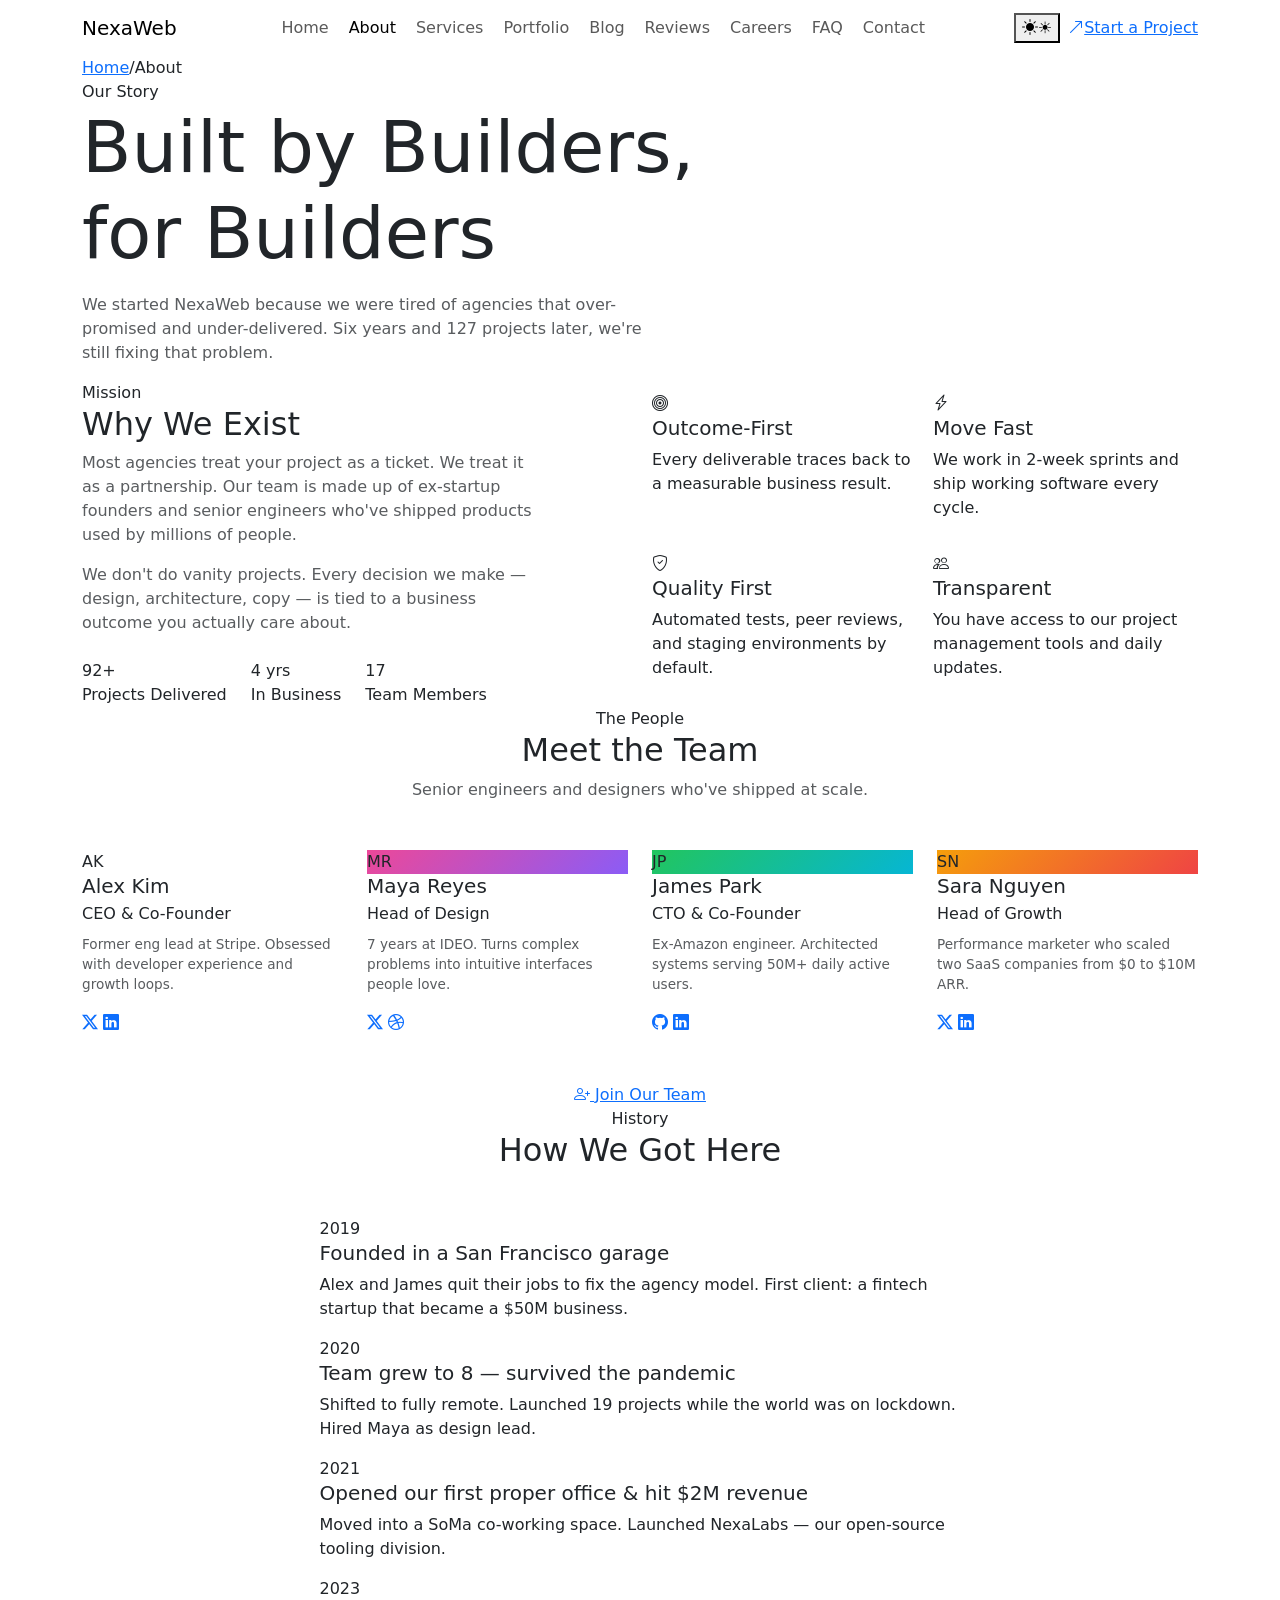
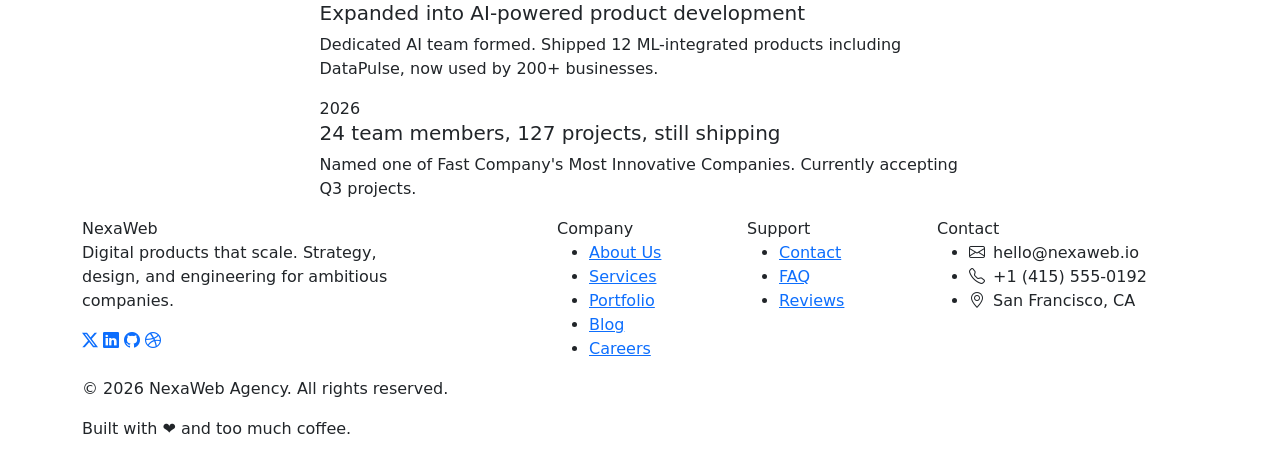
==== about.html @ de296ea8 "June 20 - Add section comments to about page" ====
<!DOCTYPE html>
<html lang="en" data-theme="dark">
<head>
  <meta charset="UTF-8" />
  <meta name="viewport" content="width=device-width, initial-scale=1.0" />
  <meta name="description" content="The story, team, and values behind NexaWeb Agency." />
  <title>About — NexaWeb Agency</title>
  <link rel="icon" href="data:image/svg+xml,<svg xmlns='http://www.w3.org/2000/svg' viewBox='0 0 100 100'><text y='.9em' font-size='90'>⚡</text></svg>" />
  <link href="https://cdn.jsdelivr.net/npm/bootstrap@5.3.3/dist/css/bootstrap.min.css" rel="stylesheet" />
  <link href="https://cdn.jsdelivr.net/npm/bootstrap-icons@1.11.3/font/bootstrap-icons.css" rel="stylesheet" />
  <link rel="stylesheet" href="css/style.css" />
  <link rel="stylesheet" href="css/about.css" />

  <!-- WHAT THIS PAGE DOES -->
   <!--
  PAGE: About (about.html)
  PURPOSE: Tells the story of NexaWeb Agency — who we are, our team and history
  
  SECTIONS:
  - Navbar: Same sticky navbar used across all pages for consistency
  - Page Header: Page title with breadcrumb navigation showing current location
  - Mission: Why the agency exists, core values shown as 4 cards
  - Team Cards: 4 team member cards with name, role, bio and social links
  - Timeline: Company history from 2019 to 2026 shown as a vertical timeline
  - Footer: Same footer used across all pages
  
  JAVASCRIPT USED:
  - animations.js: Stat counters animate when scrolled into view
  - animations.js: Team cards and timeline items reveal on scroll
  
  HOW TO CUSTOMISE:
  - Add a team member: Copy a .team-card div and change the initials, name, role and bio
  - Add a timeline event: Copy a .timeline-item div and change the year and description
-->
</head>
<body>

    <!--NAVBAR-->
 <nav class="nexa-navbar navbar navbar-expand-lg">
    <div class="container">
      <a class="navbar-brand" href="index.html">Nexa<span>Web</span></a>
      <div class="d-flex align-items-center gap-2 order-lg-last">
        <button id="themeToggle" aria-label="Toggle theme"><span id="themeIcon">☀️</span></button>
        <a href="contact.html" class="btn-nexa btn-nexa-primary d-none d-lg-inline-flex"><i class="bi bi-arrow-up-right"></i> Start a Project</a>
        <button class="navbar-toggler border-0" type="button" data-bs-toggle="collapse" data-bs-target="#navMenu" aria-label="Toggle navigation">
          <i class="bi bi-list fs-4" style="color:var(--clr-text)"></i>
        </button>
      </div>
      <div class="collapse navbar-collapse" id="navMenu">
        <ul class="navbar-nav mx-auto gap-1">
          <li class="nav-item"><a class="nav-link" href="index.html">Home</a></li>
          <li class="nav-item"><a class="nav-link active" href="about.html">About</a></li>
          <li class="nav-item"><a class="nav-link" href="services.html">Services</a></li>
          <li class="nav-item"><a class="nav-link" href="portfolio.html">Portfolio</a></li>
          <li class="nav-item"><a class="nav-link" href="blog.html">Blog</a></li>
          <li class="nav-item"><a class="nav-link" href="testimonials.html">Reviews</a></li>
          <li class="nav-item"><a class="nav-link" href="careers.html">Careers</a></li>
          <li class="nav-item"><a class="nav-link" href="faq.html">FAQ</a></li>
          <li class="nav-item"><a class="nav-link" href="contact.html">Contact</a></li>
        </ul>
      </div>
    </div>
  </nav>
  <!--page header-->
  <div class="page-header">
    <div class="container">
        <div class="breadcumb-nexa">
             <a href="index.html">Home</a><span>/</span><span class="current">About</span>
        </div>
        <span class="section-label">Our Story</span>
        <h1 class="display-2">Built by Builders,<br> for Builders</h1>
         <p class="text-muted mt-3" style="max-width:560px">We started NexaWeb because we were tired of agencies that over-promised and under-delivered. Six years and 127 projects later, we're still fixing that problem.</p>
    </div>
  </div>


  <!--MISSION-->
<section class="section-pad">
    <div class="container">
      <div class="row align-items-center gy-5">
        <div class="col-lg-5">
          <span class="section-label">Mission</span>
          <h2 class="section-title">Why We Exist</h2>
          <p class="text-muted mb-3">Most agencies treat your project as a ticket. We treat it as a partnership. Our team is made up of ex-startup founders and senior engineers who've shipped products used by millions of people.</p>
          <p class="text-muted mb-4">We don't do vanity projects. Every decision we make — design, architecture, copy — is tied to a business outcome you actually care about.</p>
          <div class="d-flex gap-4 flex-wrap">
            <div>
              <div class="stat-number" data-target="127" data-suffix="+">0</div>
              <div class="stat-label">Projects Delivered</div>
            </div>
            <div>
              <div class="stat-number" data-target="6" data-suffix=" yrs">0</div>
              <div class="stat-label">In Business</div>
            </div>
            <div>
              <div class="stat-number" data-target="24" data-suffix="">0</div>
              <div class="stat-label">Team Members</div>
            </div>
          </div>
        </div>
        <div class="col-lg-6 offset-lg-1">
          <div class="row g-3">
            <div class="col-6">
              <div class="nexa-card">
                <div class="icon-box"><i class="bi bi-bullseye"></i></div>
                <h5>Outcome-First</h5>
                <p>Every deliverable traces back to a measurable business result.</p>
              </div>
            </div>
            <div class="col-6">
              <div class="nexa-card">
                <div class="icon-box"><i class="bi bi-lightning-charge"></i></div>
                <h5>Move Fast</h5>
                <p>We work in 2-week sprints and ship working software every cycle.</p>
              </div>
            </div>
            <div class="col-6">
              <div class="nexa-card">
                <div class="icon-box"><i class="bi bi-shield-check"></i></div>
                <h5>Quality First</h5>
                <p>Automated tests, peer reviews, and staging environments by default.</p>
              </div>
            </div>
            <div class="col-6">
              <div class="nexa-card">
                <div class="icon-box"><i class="bi bi-people"></i></div>
                <h5>Transparent</h5>
                <p>You have access to our project management tools and daily updates.</p>
              </div>
            </div>
          </div>
        </div>
      </div>
    </div>
  </section>

  <!-- TEAM -->
  <section class="section-pad" style="background:var(--clr-surface);border-top:1px solid var(--clr-border);border-bottom:1px solid var(--clr-border)">
    <div class="container">
      <div class="text-center mb-5">
        <span class="section-label">The People</span>
        <h2 class="section-title">Meet the Team</h2>
        <p class="text-muted">Senior engineers and designers who've shipped at scale.</p>
      </div>
      <div class="row g-4" data-stagger>
        <div class="col-sm-6 col-lg-3 reveal">
          <div class="team-card">
            <div class="team-avatar">AK</div>
            <h5 class="mb-1">Alex Kim</h5>
            <div class="team-role mb-2">CEO &amp; Co-Founder</div>
            <p class="text-muted" style="font-size:0.85rem">Former eng lead at Stripe. Obsessed with developer experience and growth loops.</p>
            <div class="social-links">
              <a href="#" class="social-link"><i class="bi bi-twitter-x"></i></a>
              <a href="#" class="social-link"><i class="bi bi-linkedin"></i></a>
            </div>
          </div>
        </div>
        <div class="col-sm-6 col-lg-3 reveal">
          <div class="team-card">
            <div class="team-avatar" style="background:linear-gradient(135deg,#ec4899,#8b5cf6)">MR</div>
            <h5 class="mb-1">Maya Reyes</h5>
            <div class="team-role mb-2">Head of Design</div>
            <p class="text-muted" style="font-size:0.85rem">7 years at IDEO. Turns complex problems into intuitive interfaces people love.</p>
            <div class="social-links">
              <a href="#" class="social-link"><i class="bi bi-twitter-x"></i></a>
              <a href="#" class="social-link"><i class="bi bi-dribbble"></i></a>
            </div>
          </div>
        </div>
        <div class="col-sm-6 col-lg-3 reveal">
          <div class="team-card">
            <div class="team-avatar" style="background:linear-gradient(135deg,#22c55e,#06b6d4)">JP</div>
            <h5 class="mb-1">James Park</h5>
            <div class="team-role mb-2">CTO &amp; Co-Founder</div>
            <p class="text-muted" style="font-size:0.85rem">Ex-Amazon engineer. Architected systems serving 50M+ daily active users.</p>
            <div class="social-links">
              <a href="#" class="social-link"><i class="bi bi-github"></i></a>
              <a href="#" class="social-link"><i class="bi bi-linkedin"></i></a>
            </div>
          </div>
        </div>
        <div class="col-sm-6 col-lg-3 reveal">
          <div class="team-card">
            <div class="team-avatar" style="background:linear-gradient(135deg,#f59e0b,#ef4444)">SN</div>
            <h5 class="mb-1">Sara Nguyen</h5>
            <div class="team-role mb-2">Head of Growth</div>
            <p class="text-muted" style="font-size:0.85rem">Performance marketer who scaled two SaaS companies from $0 to $10M ARR.</p>
            <div class="social-links">
              <a href="#" class="social-link"><i class="bi bi-twitter-x"></i></a>
              <a href="#" class="social-link"><i class="bi bi-linkedin"></i></a>
            </div>
          </div>
        </div>
      </div>
      <div class="text-center mt-5">
        <a href="careers.html" class="btn-nexa btn-nexa-outline"><i class="bi bi-person-plus"></i> Join Our Team</a>
      </div>
    </div>
  </section>

  <!--TIMELINE-->

  <section class="section-pad" id="process">
     <div class="container">
      <div class="row justify-content-center">
        <div class="col-lg-7">
          <div class="text-center mb-5">
            <span class="section-label">History</span>
            <h2 class="section-title">How We Got Here</h2>
          </div>
          <div class="timeline">
            <div class="timeline-item reveal">
              <div class="timeline-year">2019</div>
              <h5>Founded in a San Francisco garage</h5>
              <p>Alex and James quit their jobs to fix the agency model. First client: a fintech startup that became a $50M business.</p>
            </div>
            <div class="timeline-item reveal">
              <div class="timeline-year">2020</div>
              <h5>Team grew to 8 — survived the pandemic</h5>
              <p>Shifted to fully remote. Launched 19 projects while the world was on lockdown. Hired Maya as design lead.</p>
            </div>
            <div class="timeline-item reveal">
              <div class="timeline-year">2021</div>
              <h5>Opened our first proper office &amp; hit $2M revenue</h5>
              <p>Moved into a SoMa co-working space. Launched NexaLabs — our open-source tooling division.</p>
            </div>
            <div class="timeline-item reveal">
              <div class="timeline-year">2023</div>
              <h5>Expanded into AI-powered product development</h5>
              <p>Dedicated AI team formed. Shipped 12 ML-integrated products including DataPulse, now used by 200+ businesses.</p>
            </div>
            <div class="timeline-item reveal">
              <div class="timeline-year">2026</div>
              <h5>24 team members, 127 projects, still shipping</h5>
              <p>Named one of Fast Company's Most Innovative Companies. Currently accepting Q3 projects.</p>
            </div>
          </div>
        </div>
      </div>
    </div>
  </section>

    <!-- FOOTER -->
  <footer class="nexa-footer">
    <div class="container">
      <div class="row gy-4">
        <div class="col-lg-4">
          <div class="footer-brand">Nexa<span>Web</span></div>
          <p class="footer-desc">Digital products that scale. Strategy, design, and engineering for ambitious companies.</p>
          <div class="social-links mt-3" style="justify-content:flex-start">
            <a href="#" class="social-link"><i class="bi bi-twitter-x"></i></a>
            <a href="#" class="social-link"><i class="bi bi-linkedin"></i></a>
            <a href="#" class="social-link"><i class="bi bi-github"></i></a>
            <a href="#" class="social-link"><i class="bi bi-dribbble"></i></a>
          </div>
        </div>
        <div class="col-sm-6 col-lg-2 offset-lg-1">
          <div class="footer-heading">Company</div>
          <ul class="footer-links">
            <li><a href="about.html">About Us</a></li>
            <li><a href="services.html">Services</a></li>
            <li><a href="portfolio.html">Portfolio</a></li>
            <li><a href="blog.html">Blog</a></li>
            <li><a href="careers.html">Careers</a></li>
          </ul>
        </div>
        <div class="col-sm-6 col-lg-2">
          <div class="footer-heading">Support</div>
          <ul class="footer-links">
            <li><a href="contact.html">Contact</a></li>
            <li><a href="faq.html">FAQ</a></li>
            <li><a href="testimonials.html">Reviews</a></li>
          </ul>
        </div>
        <div class="col-lg-3">
          <div class="footer-heading">Contact</div>
          <ul class="footer-links">
            <li><i class="bi bi-envelope me-2" style="color:var(--clr-accent)"></i>hello@nexaweb.io</li>
            <li><i class="bi bi-telephone me-2" style="color:var(--clr-accent)"></i>+1 (415) 555-0192</li>
            <li><i class="bi bi-geo-alt me-2" style="color:var(--clr-accent)"></i>San Francisco, CA</li>
          </ul>
        </div>
      </div>
      <div class="footer-bottom">
        <p>© 2026 NexaWeb Agency. All rights reserved.</p>
        <p>Built with ❤️ and too much coffee.</p>
      </div>
    </div>
  </footer>

  <script src="https://cdn.jsdelivr.net/npm/bootstrap@5.3.3/dist/js/bootstrap.bundle.min.js"></script>
  <script src="js/loader.js"></script>
  <script src="js/theme.js"></script>
  <script src="js/navbar.js"></script>
  <script src="js/animations.js"></script>
  <script src="js/filter.js"></script>
  <script src="js/search.js"></script>
  <script src="js/contact.js"></script>
</body>
</html>
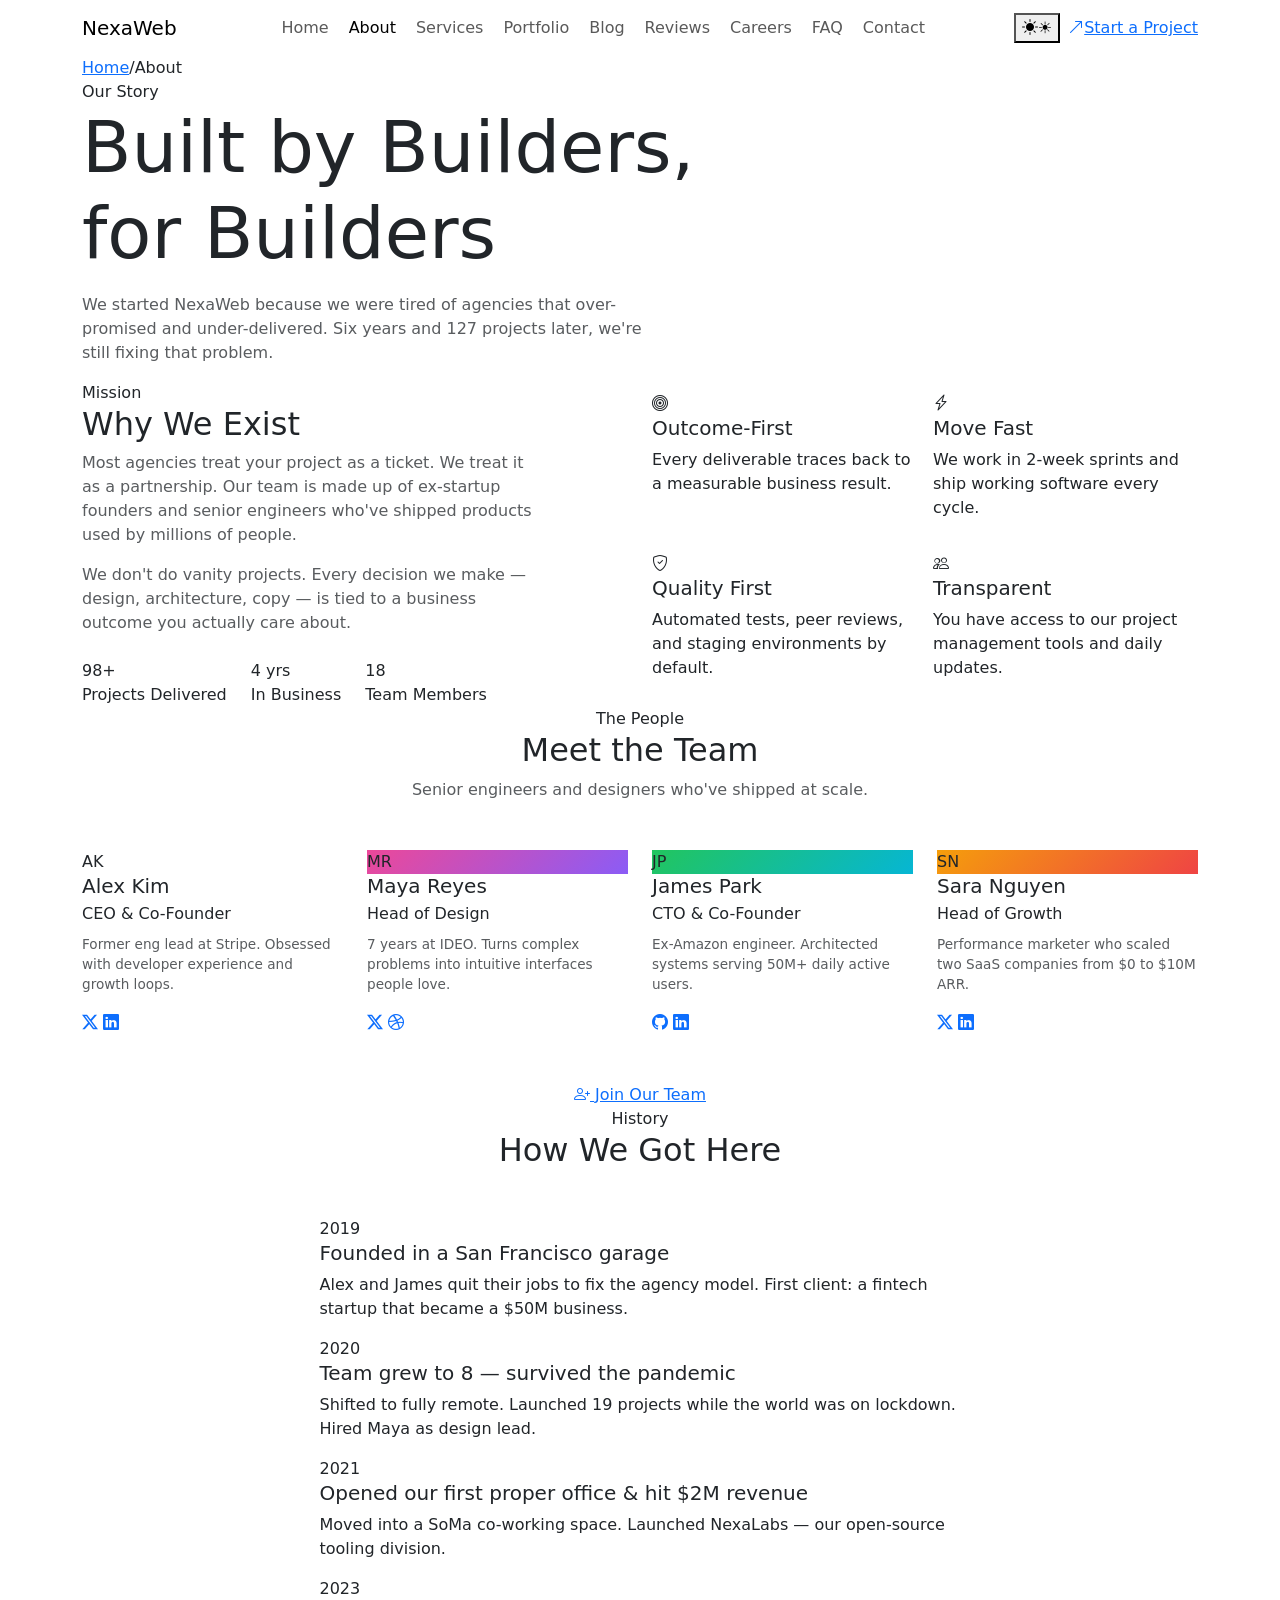
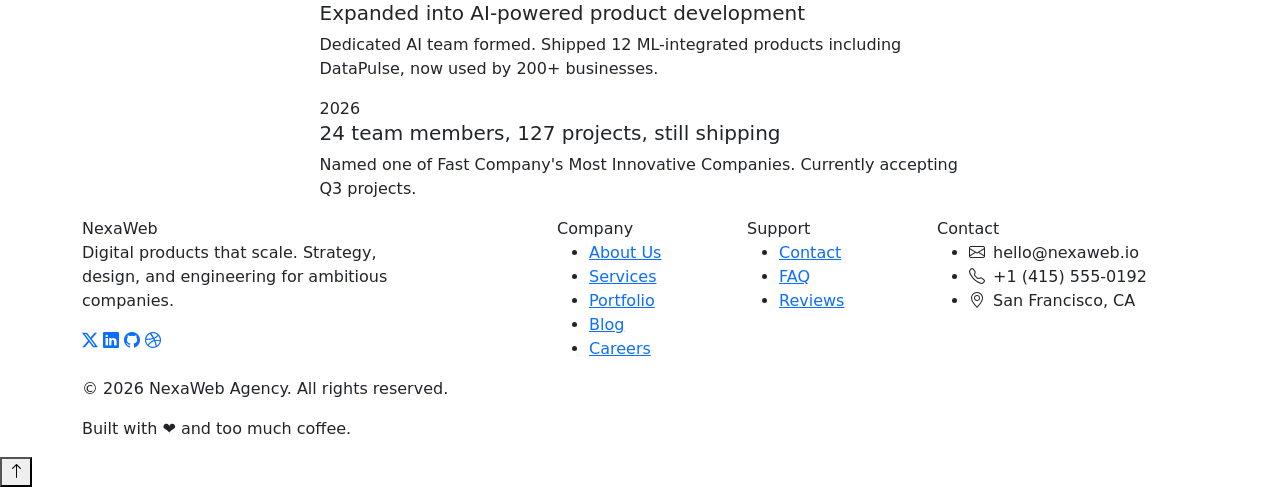
==== commit dcf5fc23: "June 22 - Added a  back to top button with smooth scroll" ====
--- a/about.html
+++ b/about.html
@@ -296,5 +296,11 @@
   <script src="js/filter.js"></script>
   <script src="js/search.js"></script>
   <script src="js/contact.js"></script>
+
+  <!-- BACK TO TOP BUTTON — Appears when user scrolls down -->
+<button id="backToTop" aria-label="Back to top">
+  <i class="bi bi-arrow-up"></i>
+</button>
+
 </body>
 </html>
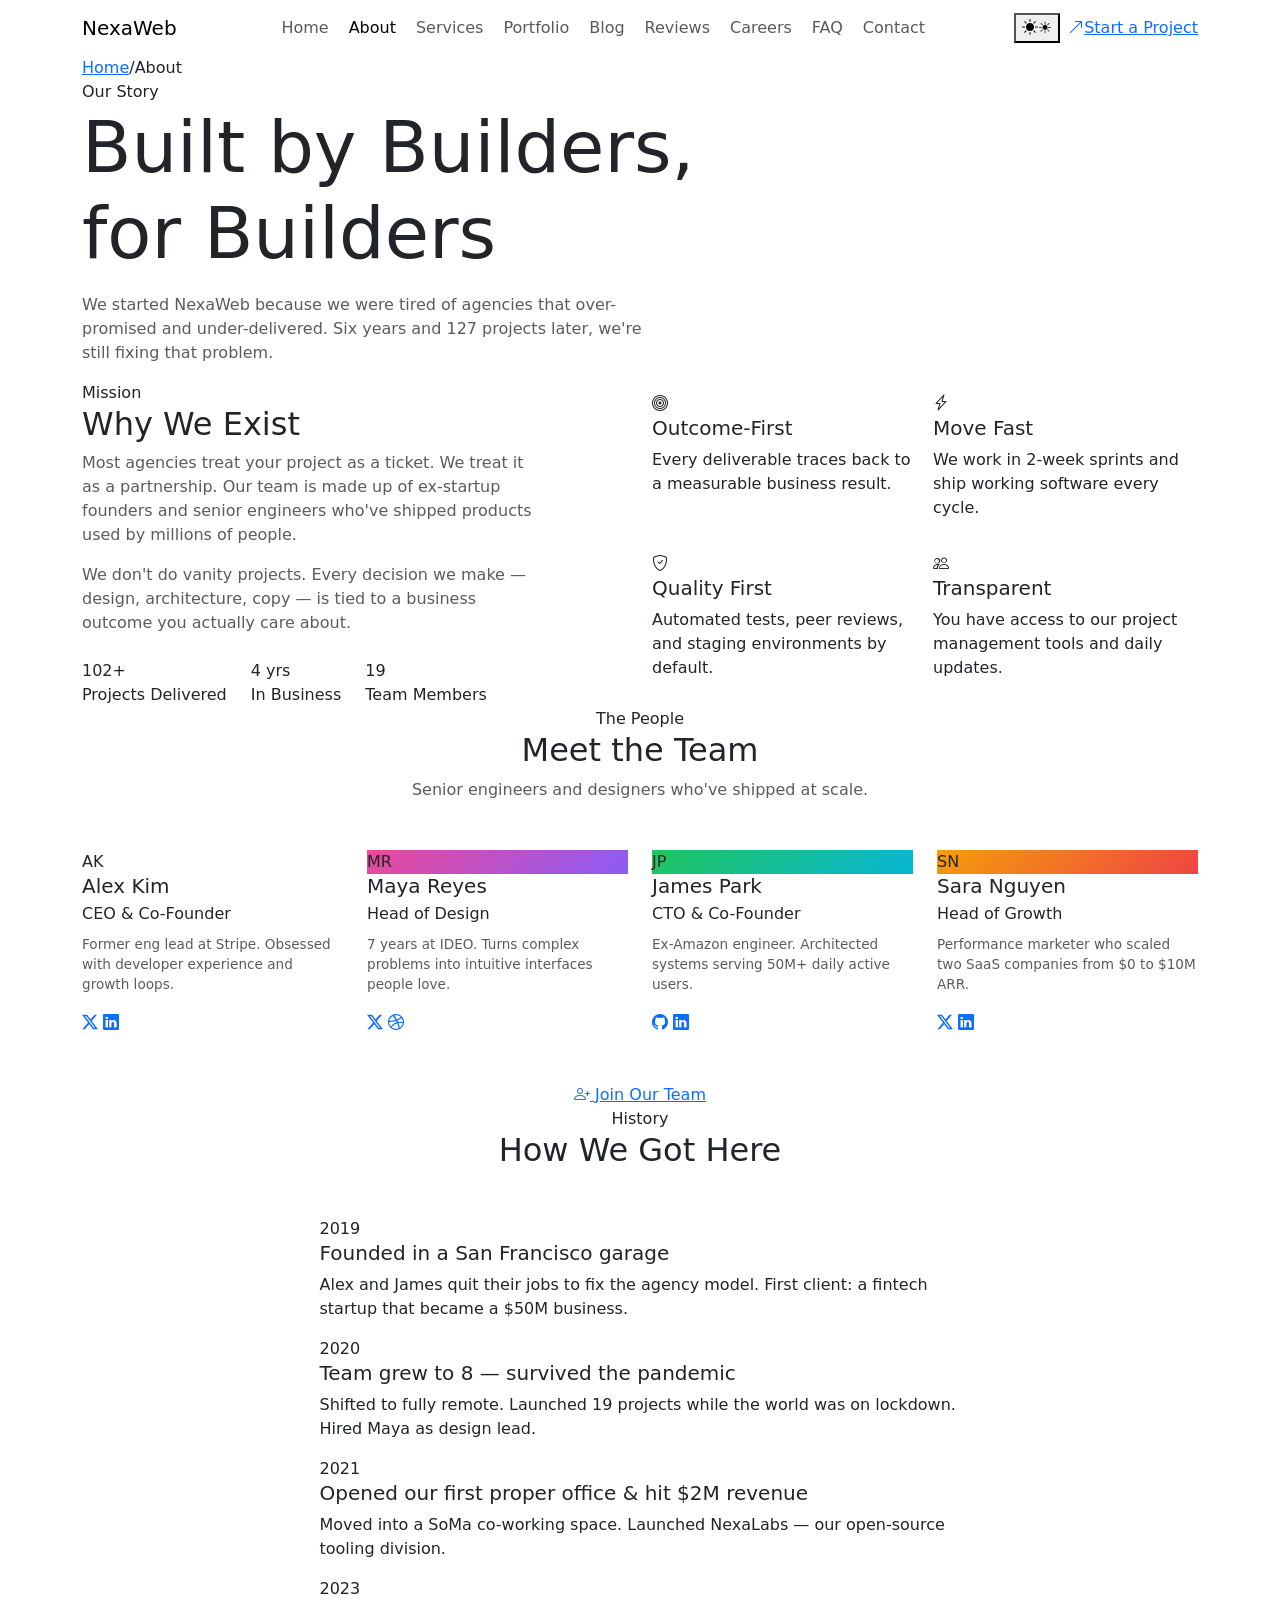
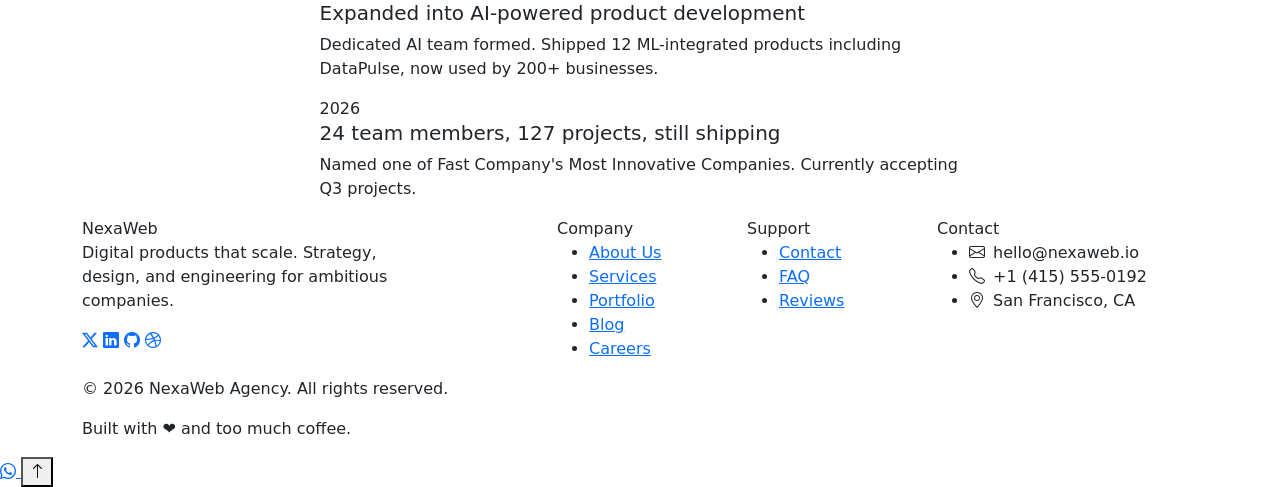
==== commit c3505a10: "June 22 - Add WhatsApp contact button to all pages" ====
--- a/about.html
+++ b/about.html
@@ -297,6 +297,12 @@
   <script src="js/search.js"></script>
   <script src="js/contact.js"></script>
 
+    <!-- Adding a whatspapp button -->
+   <a href="https://wa.me/254113114342" target="_blank" id="whatsappBtn" aria-label="Chat on WhatsApp">
+    <i class="bi bi-whatsapp"></i>
+   </a>
+
+   
   <!-- BACK TO TOP BUTTON — Appears when user scrolls down -->
 <button id="backToTop" aria-label="Back to top">
   <i class="bi bi-arrow-up"></i>
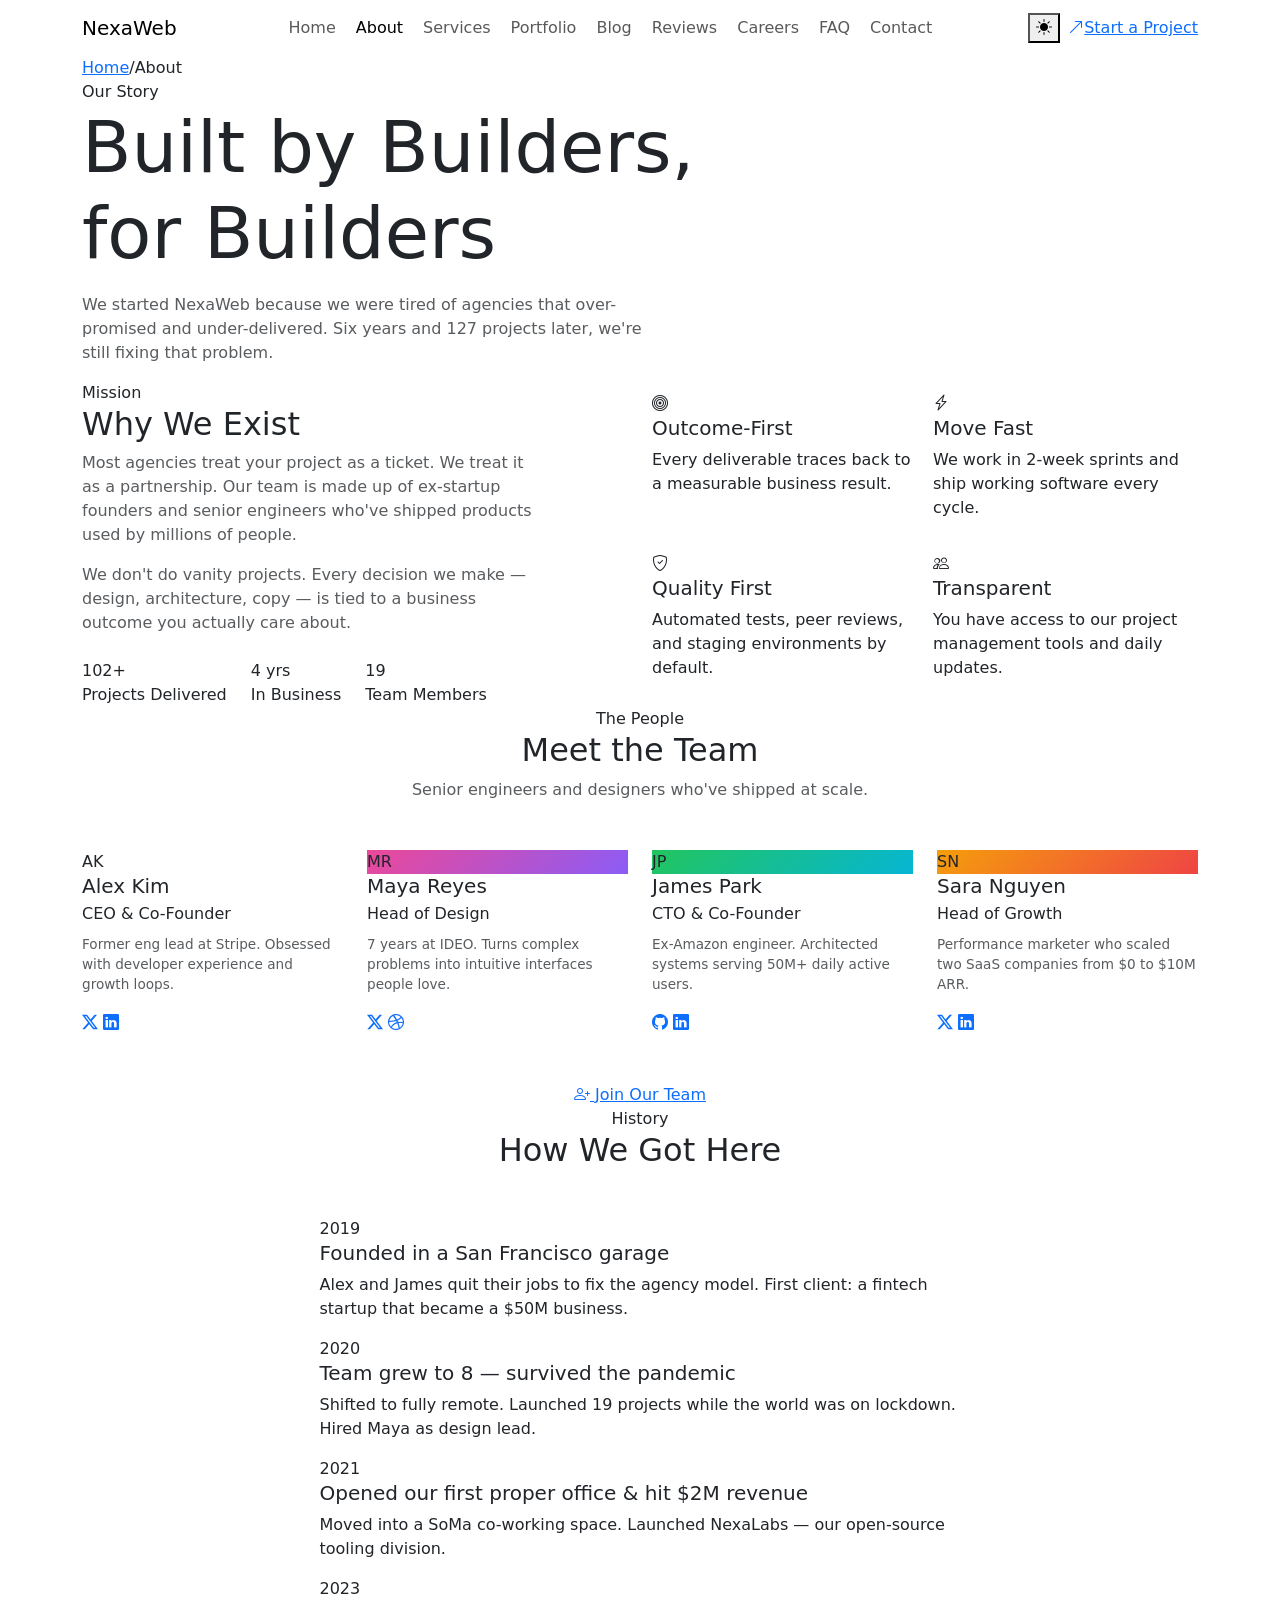
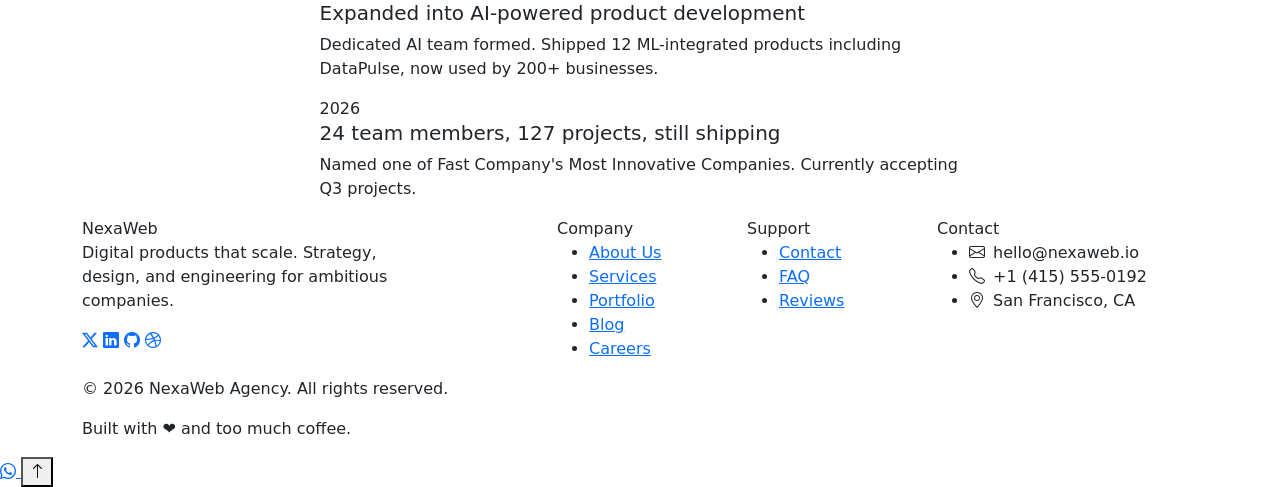
==== commit 5c21b6f7: "June 23 - Added Bootstrap tooltips to navbar on all pages" ====
--- a/about.html
+++ b/about.html
@@ -37,30 +37,75 @@
 
     <!--NAVBAR-->
  <nav class="nexa-navbar navbar navbar-expand-lg">
-    <div class="container">
-      <a class="navbar-brand" href="index.html">Nexa<span>Web</span></a>
-      <div class="d-flex align-items-center gap-2 order-lg-last">
-        <button id="themeToggle" aria-label="Toggle theme"><span id="themeIcon">☀️</span></button>
-        <a href="contact.html" class="btn-nexa btn-nexa-primary d-none d-lg-inline-flex"><i class="bi bi-arrow-up-right"></i> Start a Project</a>
-        <button class="navbar-toggler border-0" type="button" data-bs-toggle="collapse" data-bs-target="#navMenu" aria-label="Toggle navigation">
-          <i class="bi bi-list fs-4" style="color:var(--clr-text)"></i>
-        </button>
-      </div>
-      <div class="collapse navbar-collapse" id="navMenu">
-        <ul class="navbar-nav mx-auto gap-1">
-          <li class="nav-item"><a class="nav-link" href="index.html">Home</a></li>
-          <li class="nav-item"><a class="nav-link active" href="about.html">About</a></li>
-          <li class="nav-item"><a class="nav-link" href="services.html">Services</a></li>
-          <li class="nav-item"><a class="nav-link" href="portfolio.html">Portfolio</a></li>
-          <li class="nav-item"><a class="nav-link" href="blog.html">Blog</a></li>
-          <li class="nav-item"><a class="nav-link" href="testimonials.html">Reviews</a></li>
-          <li class="nav-item"><a class="nav-link" href="careers.html">Careers</a></li>
-          <li class="nav-item"><a class="nav-link" href="faq.html">FAQ</a></li>
-          <li class="nav-item"><a class="nav-link" href="contact.html">Contact</a></li>
-        </ul>
-      </div>
-    </div>
-  </nav>
+        <div class="container">
+            <a class="navbar-brand" href="index.html">Nexa<span>Web</span></a>
+
+            <!---->
+            <div class="d-flex align-items-center gap-2 order-lg-last">
+                <button id="themeToggle" aria-label="Toggle theme"> <i id="themeIcon" class="bi bi-sun-fill"></i> </button>
+                <!---->
+                <a href="contact.html" class="btn-nexa btn-nexa-primary d-none d-lg-inline-flex">
+                    <i class="bi bi-arrow-up-right"></i> Start a Project
+                </a>
+                <!---->
+                 <button class="navbar-toggler border-0" type="button" data-bs-toggle="collapse" data-bs-target="#navMenu" aria-label="Toggle navigation">
+              <i class="bi bi-list fs-4" style="color:var(--clr-text)"></i>
+                 </button>
+        </div>
+
+
+        <!---->
+        <div class="collapse navbar-collapse" id="navMenu">
+           <ul class="navbar-nav mx-auto gap-1">
+  <li class="nav-item">
+    <a class="nav-link" href="index.html"
+       data-bs-toggle="tooltip" data-bs-placement="bottom"
+       title="Go to Homepage">Home</a>
+  </li>
+  <li class="nav-item">
+    <a class="nav-link" href="about.html"
+       data-bs-toggle="tooltip" data-bs-placement="bottom"
+       title="Learn about our team and story">About</a>
+  </li>
+  <li class="nav-item">
+    <a class="nav-link" href="services.html"
+       data-bs-toggle="tooltip" data-bs-placement="bottom"
+       title="See what we offer">Services</a>
+  </li>
+  <li class="nav-item">
+    <a class="nav-link" href="portfolio.html"
+       data-bs-toggle="tooltip" data-bs-placement="bottom"
+       title="Browse our past projects">Portfolio</a>
+  </li>
+  <li class="nav-item">
+    <a class="nav-link" href="blog.html"
+       data-bs-toggle="tooltip" data-bs-placement="bottom"
+       title="Read our latest articles">Blog</a>
+  </li>
+  <li class="nav-item">
+    <a class="nav-link" href="testimonials.html"
+       data-bs-toggle="tooltip" data-bs-placement="bottom"
+       title="See what clients say">Reviews</a>
+  </li>
+  <li class="nav-item">
+    <a class="nav-link" href="careers.html"
+       data-bs-toggle="tooltip" data-bs-placement="bottom"
+       title="Join our team">Careers</a>
+  </li>
+  <li class="nav-item">
+    <a class="nav-link" href="faq.html"
+       data-bs-toggle="tooltip" data-bs-placement="bottom"
+       title="Common questions answered">FAQ</a>
+  </li>
+  <li class="nav-item">
+    <a class="nav-link" href="contact.html"
+       data-bs-toggle="tooltip" data-bs-placement="bottom"
+       title="Get in touch with us">Contact</a>
+  </li>
+</ul>
+        </div>
+        </div>
+    </nav>
   <!--page header-->
   <div class="page-header">
     <div class="container">
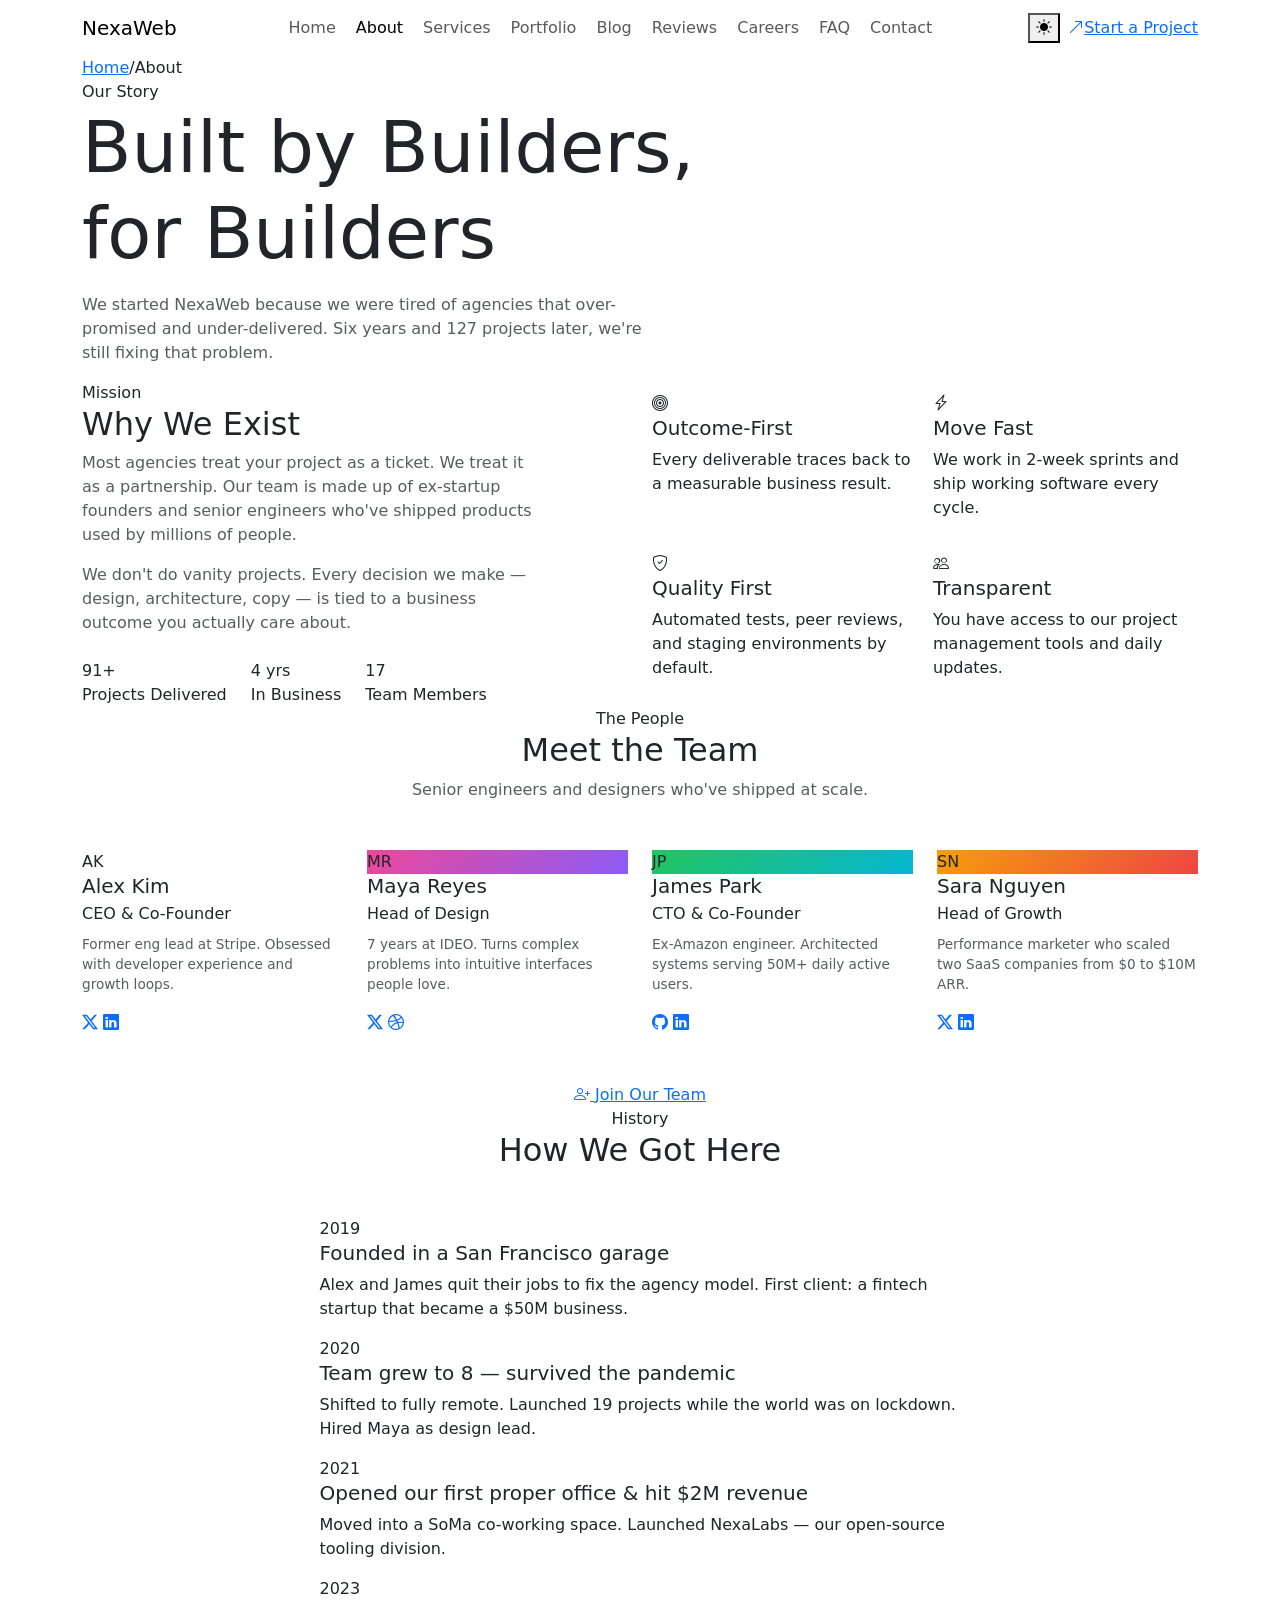
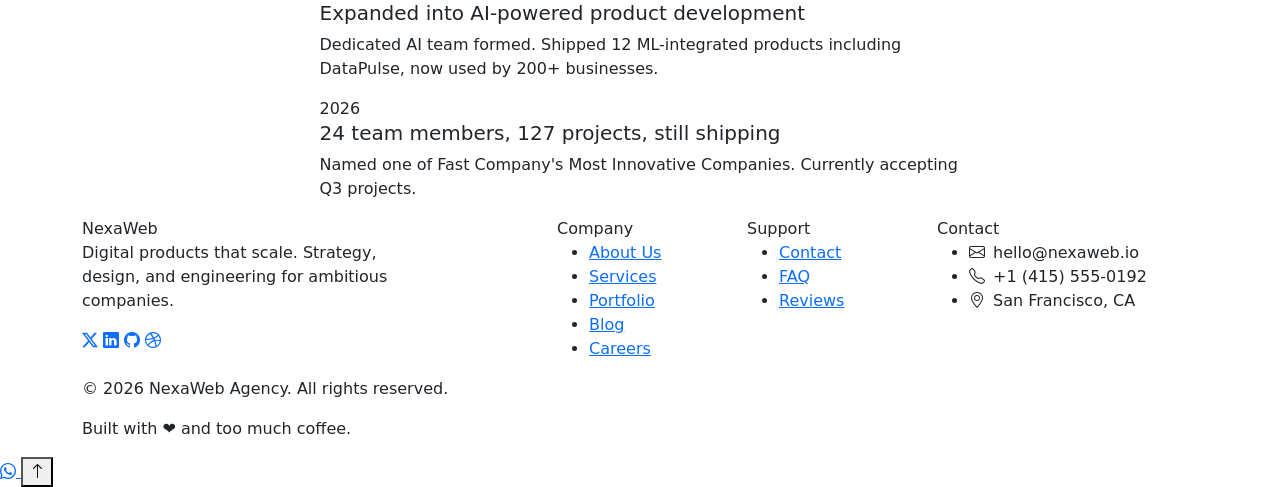
==== commit 4acb5d08: "june 23 - added active feature on the navbar to show the user which page they are on" ====
--- a/about.html
+++ b/about.html
@@ -63,7 +63,7 @@
        title="Go to Homepage">Home</a>
   </li>
   <li class="nav-item">
-    <a class="nav-link" href="about.html"
+    <a class="nav-link active" href="about.html"
        data-bs-toggle="tooltip" data-bs-placement="bottom"
        title="Learn about our team and story">About</a>
   </li>
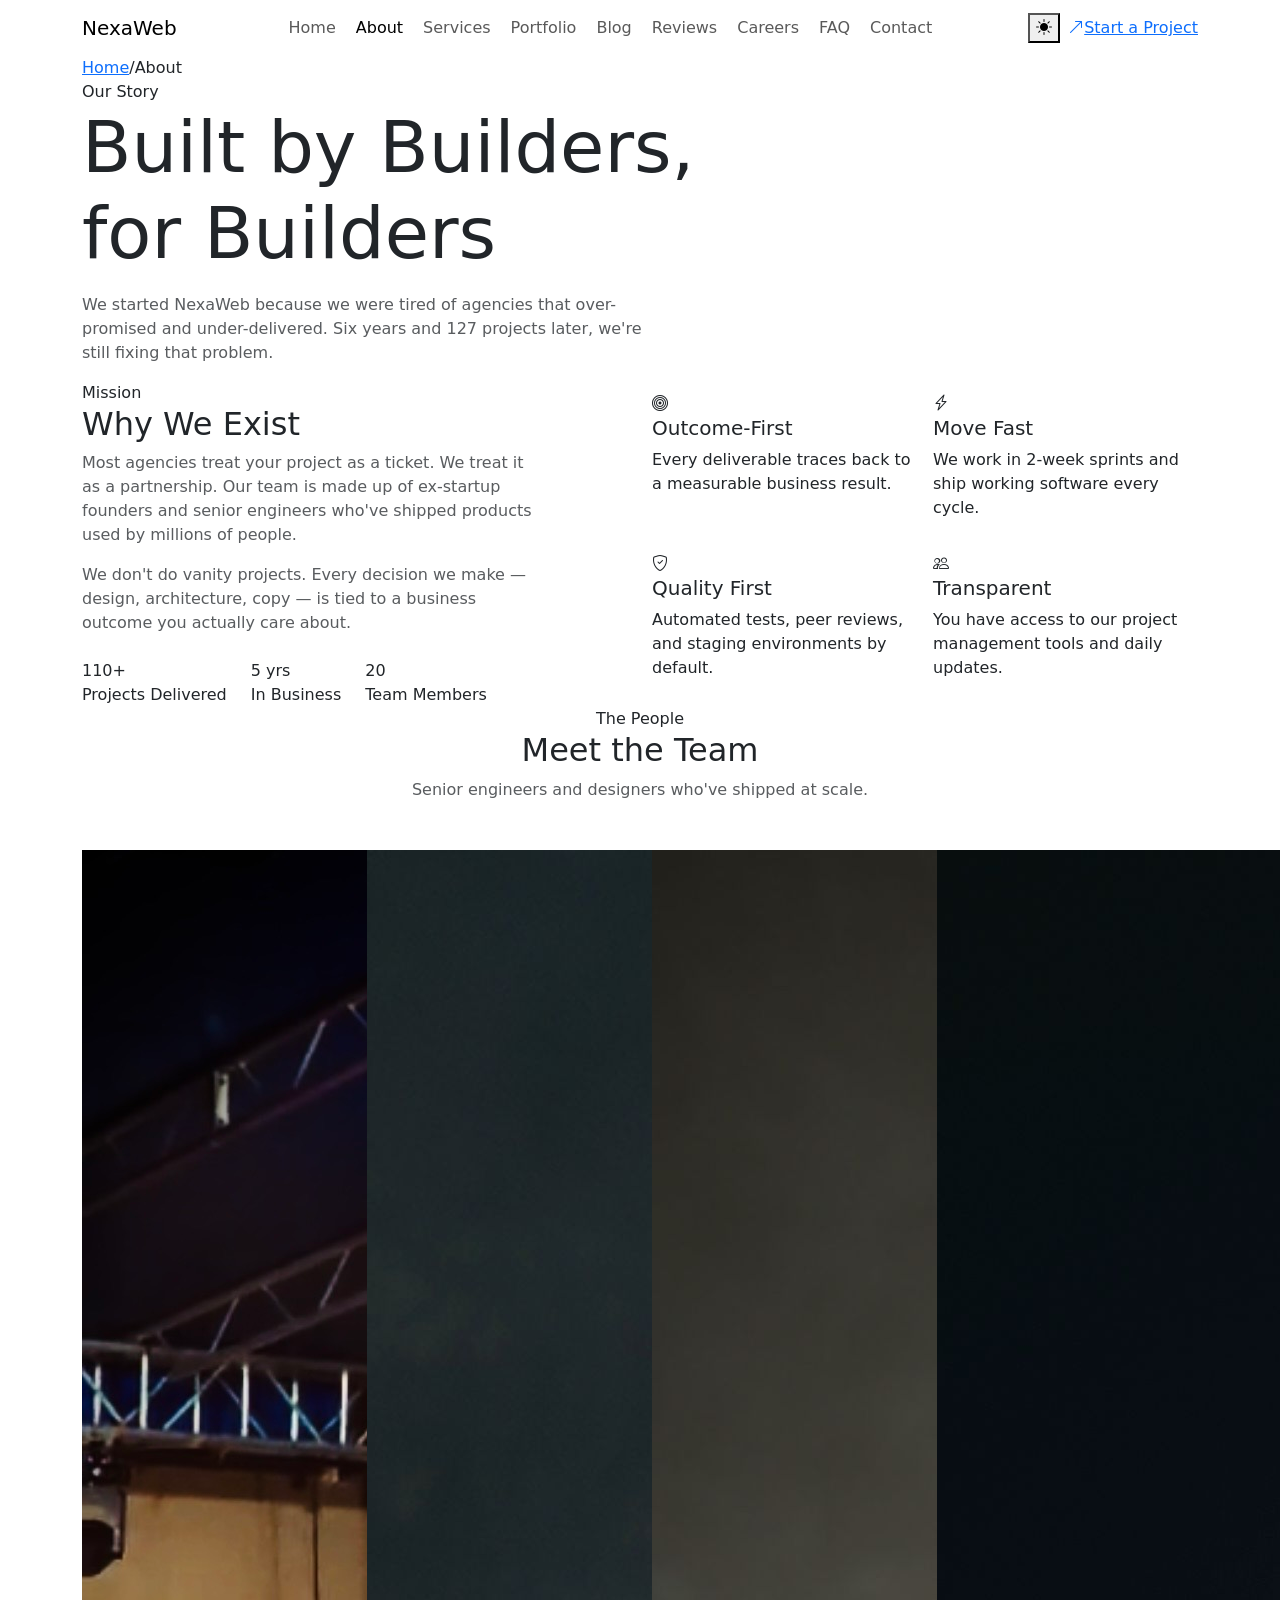
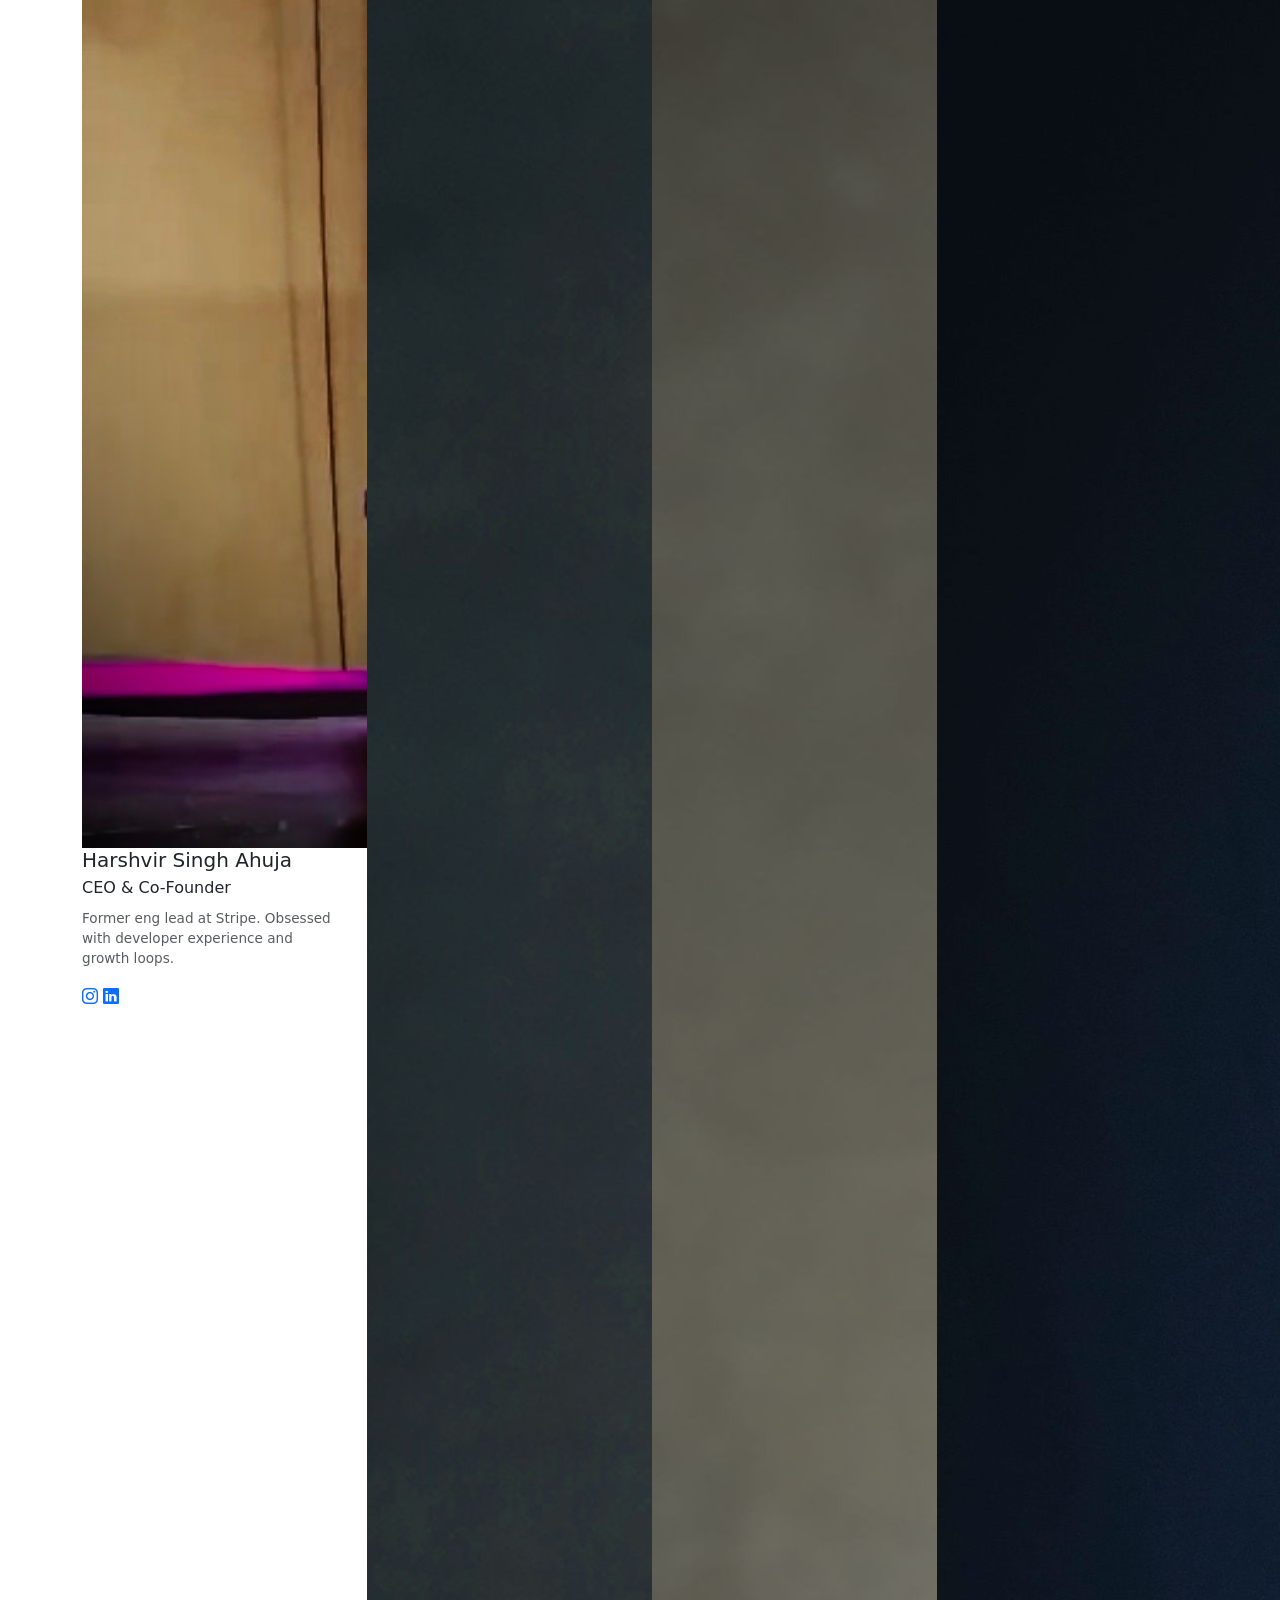
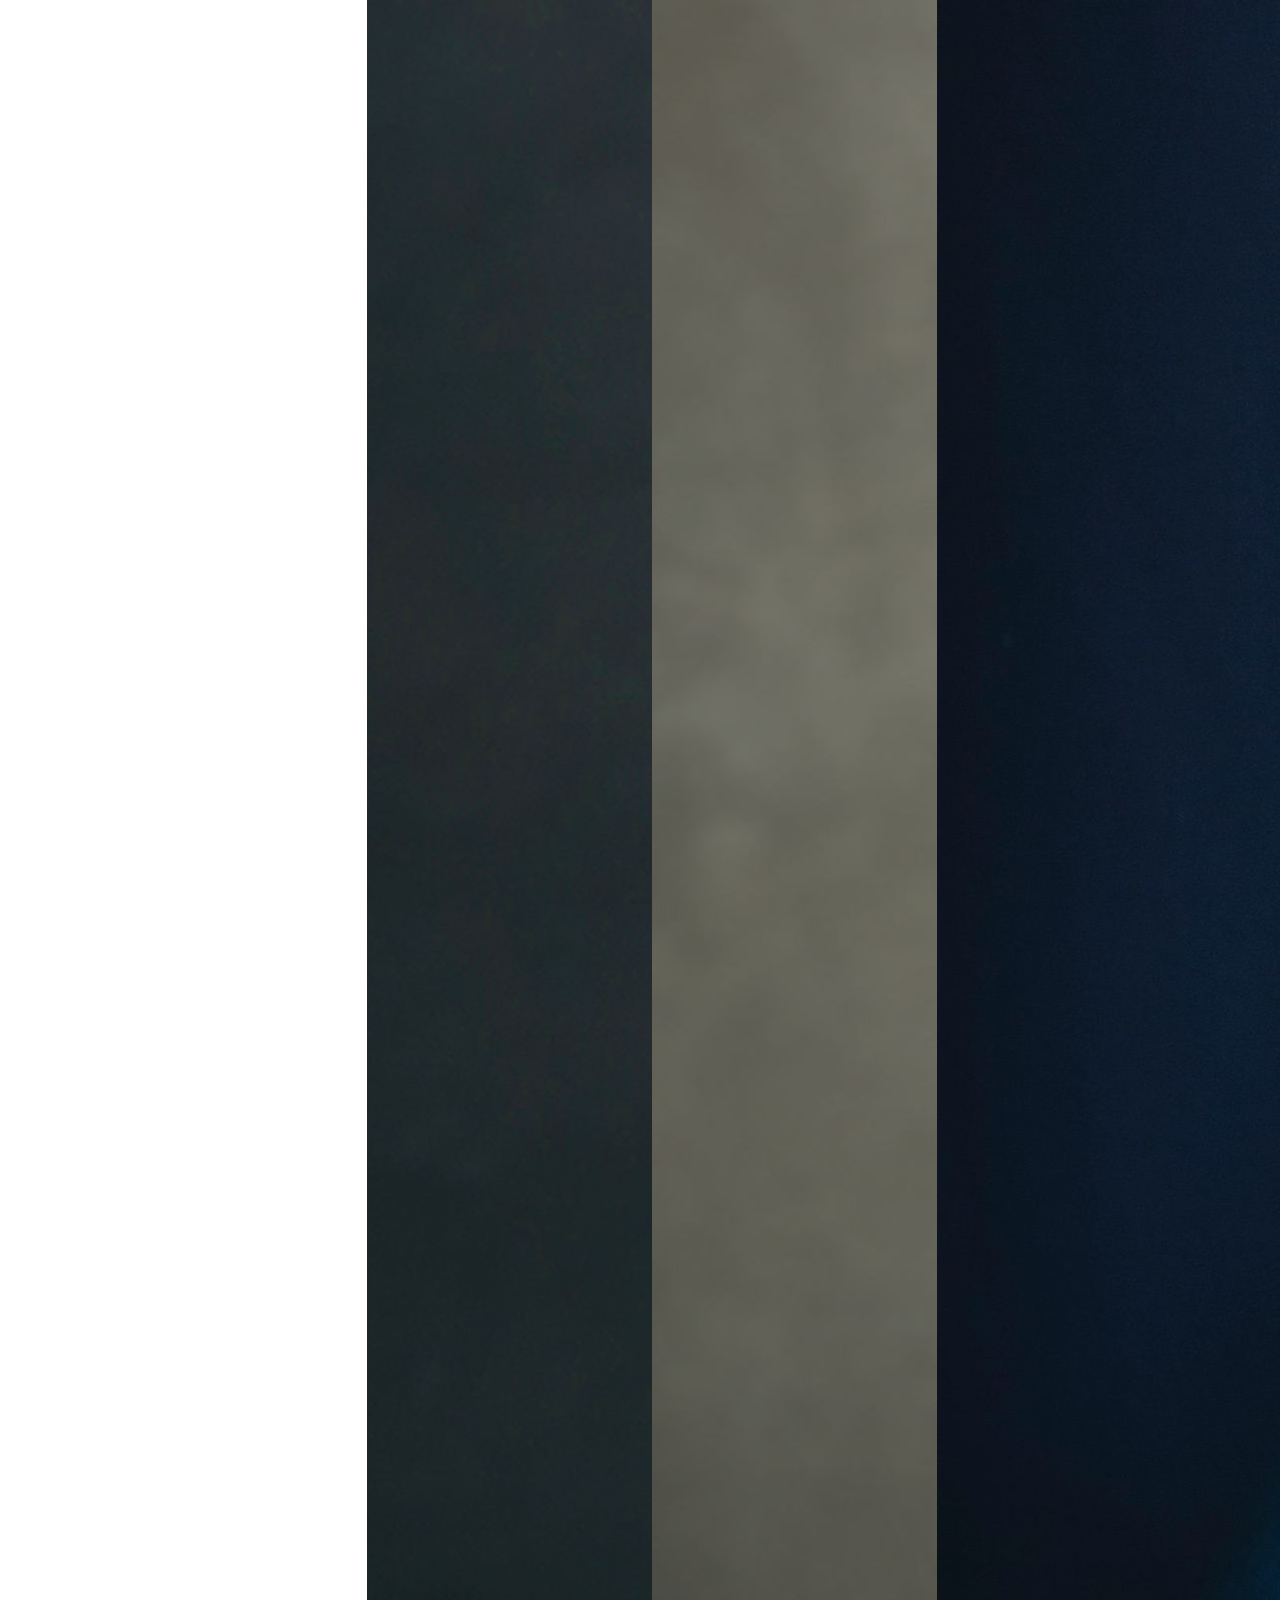
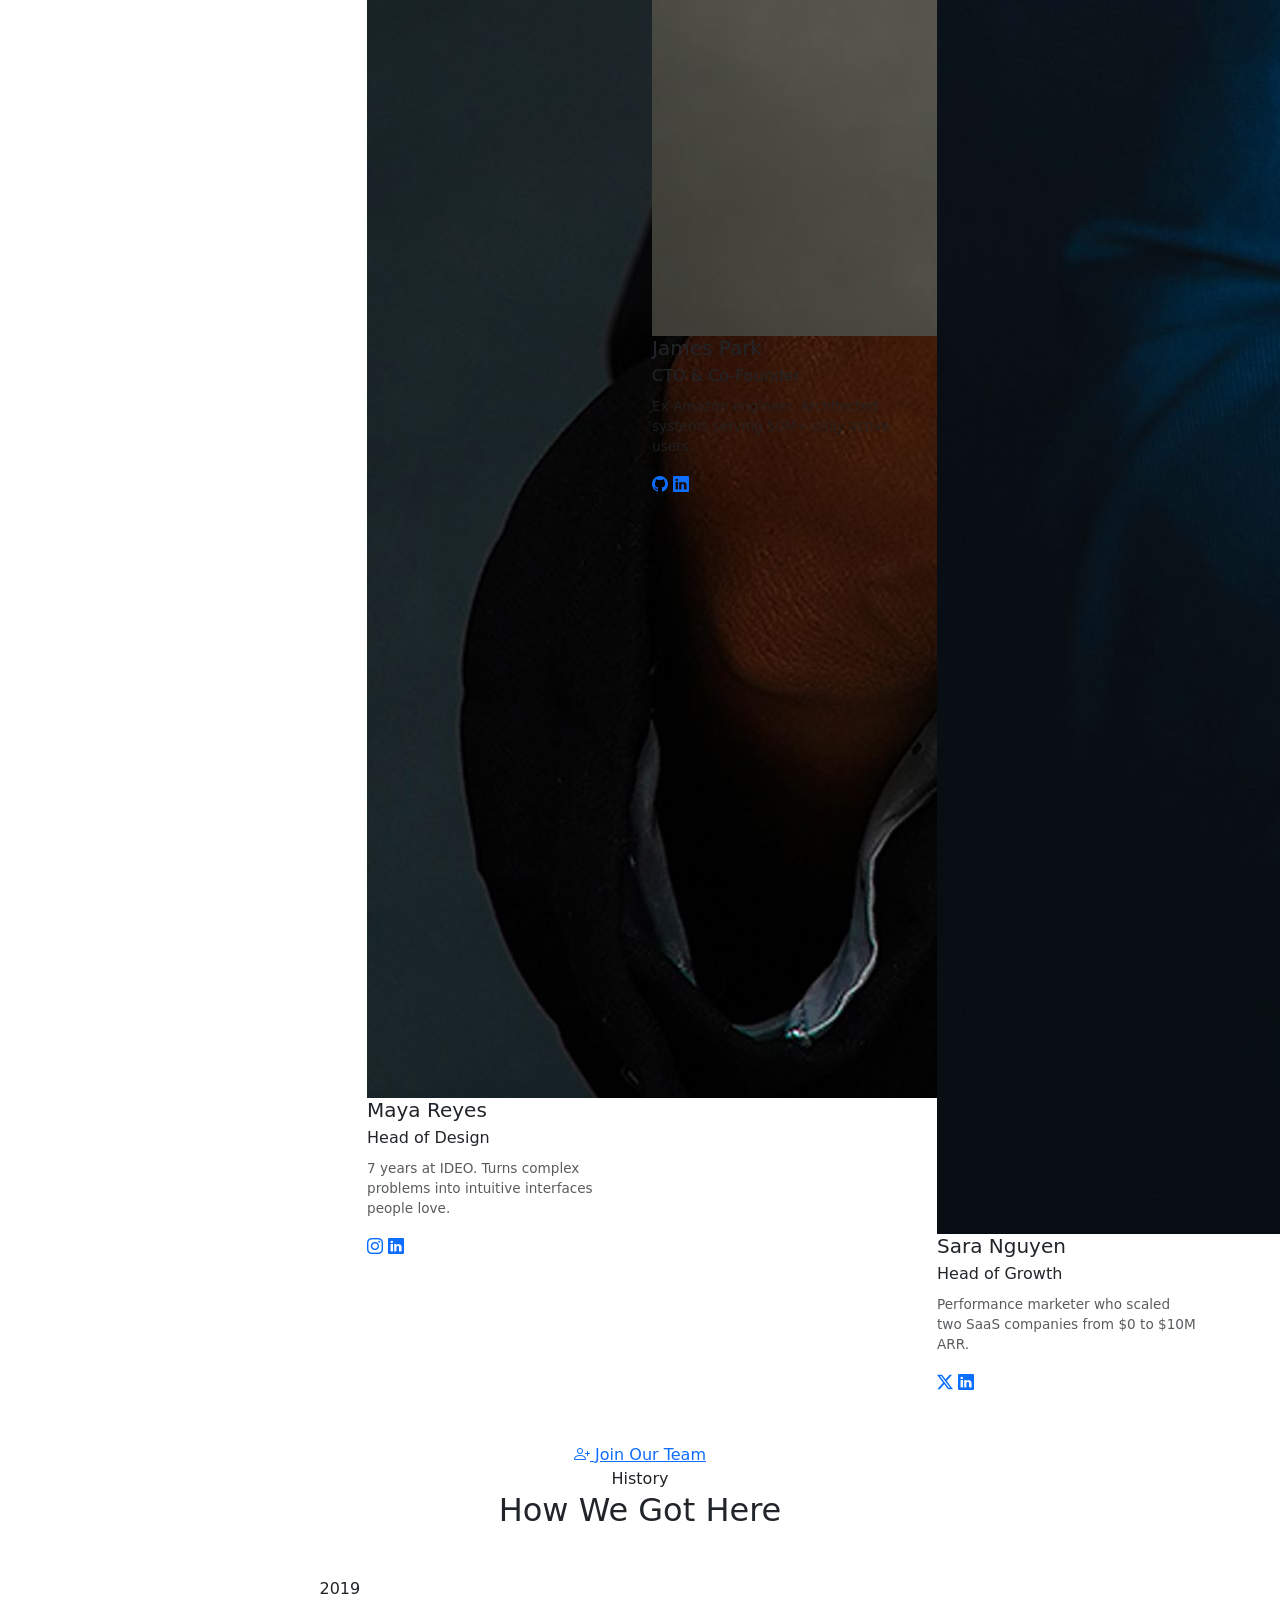
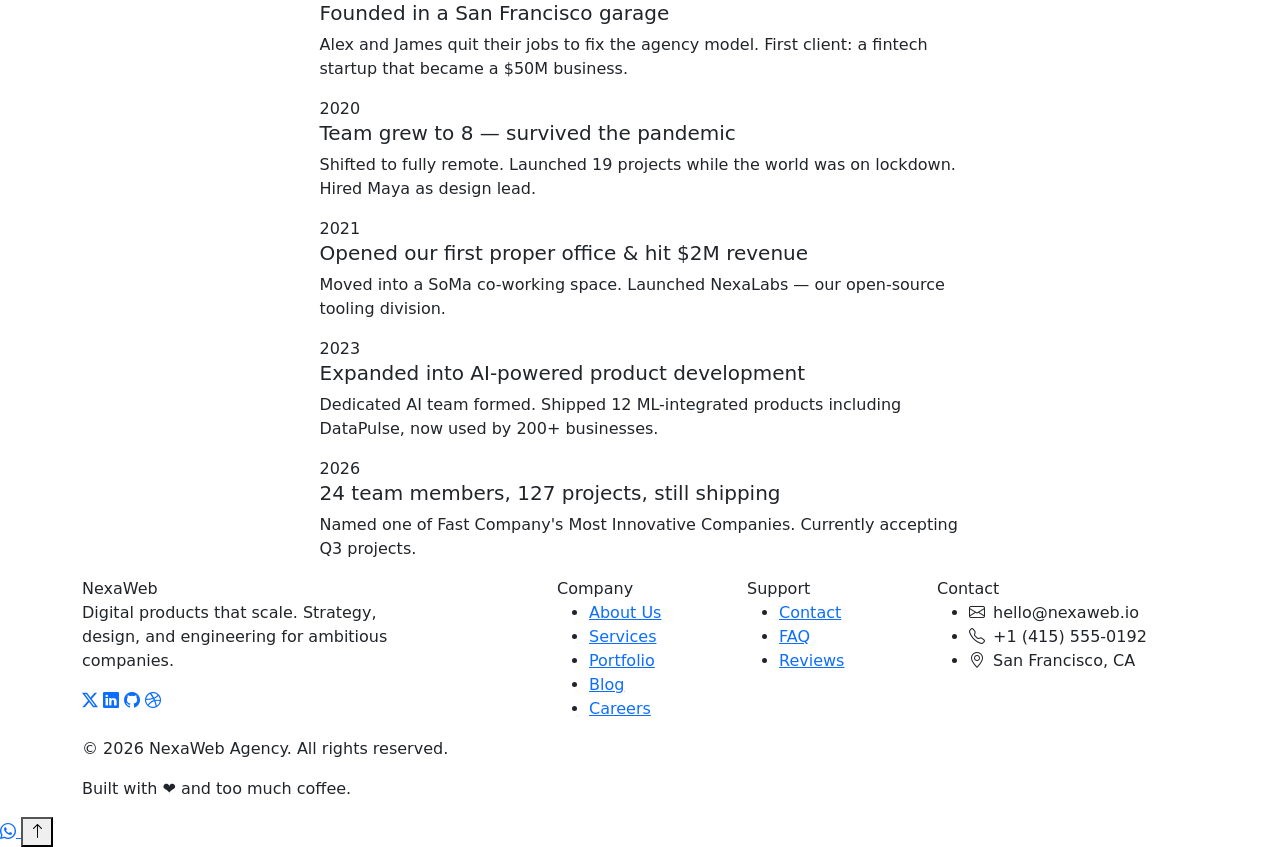
==== commit b789a99c: "June 25 - Added  team photos to about page" ====
--- a/about.html
+++ b/about.html
@@ -180,68 +180,91 @@
   </section>
 
   <!-- TEAM -->
-  <section class="section-pad" style="background:var(--clr-surface);border-top:1px solid var(--clr-border);border-bottom:1px solid var(--clr-border)">
-    <div class="container">
-      <div class="text-center mb-5">
-        <span class="section-label">The People</span>
-        <h2 class="section-title">Meet the Team</h2>
-        <p class="text-muted">Senior engineers and designers who've shipped at scale.</p>
-      </div>
-      <div class="row g-4" data-stagger>
-        <div class="col-sm-6 col-lg-3 reveal">
-          <div class="team-card">
-            <div class="team-avatar">AK</div>
-            <h5 class="mb-1">Alex Kim</h5>
-            <div class="team-role mb-2">CEO &amp; Co-Founder</div>
-            <p class="text-muted" style="font-size:0.85rem">Former eng lead at Stripe. Obsessed with developer experience and growth loops.</p>
-            <div class="social-links">
-              <a href="#" class="social-link"><i class="bi bi-twitter-x"></i></a>
-              <a href="#" class="social-link"><i class="bi bi-linkedin"></i></a>
-            </div>
-          </div>
-        </div>
-        <div class="col-sm-6 col-lg-3 reveal">
-          <div class="team-card">
-            <div class="team-avatar" style="background:linear-gradient(135deg,#ec4899,#8b5cf6)">MR</div>
-            <h5 class="mb-1">Maya Reyes</h5>
-            <div class="team-role mb-2">Head of Design</div>
-            <p class="text-muted" style="font-size:0.85rem">7 years at IDEO. Turns complex problems into intuitive interfaces people love.</p>
-            <div class="social-links">
-              <a href="#" class="social-link"><i class="bi bi-twitter-x"></i></a>
-              <a href="#" class="social-link"><i class="bi bi-dribbble"></i></a>
-            </div>
-          </div>
-        </div>
-        <div class="col-sm-6 col-lg-3 reveal">
-          <div class="team-card">
-            <div class="team-avatar" style="background:linear-gradient(135deg,#22c55e,#06b6d4)">JP</div>
-            <h5 class="mb-1">James Park</h5>
-            <div class="team-role mb-2">CTO &amp; Co-Founder</div>
-            <p class="text-muted" style="font-size:0.85rem">Ex-Amazon engineer. Architected systems serving 50M+ daily active users.</p>
-            <div class="social-links">
-              <a href="#" class="social-link"><i class="bi bi-github"></i></a>
-              <a href="#" class="social-link"><i class="bi bi-linkedin"></i></a>
-            </div>
-          </div>
-        </div>
-        <div class="col-sm-6 col-lg-3 reveal">
-          <div class="team-card">
-            <div class="team-avatar" style="background:linear-gradient(135deg,#f59e0b,#ef4444)">SN</div>
-            <h5 class="mb-1">Sara Nguyen</h5>
-            <div class="team-role mb-2">Head of Growth</div>
-            <p class="text-muted" style="font-size:0.85rem">Performance marketer who scaled two SaaS companies from $0 to $10M ARR.</p>
-            <div class="social-links">
-              <a href="#" class="social-link"><i class="bi bi-twitter-x"></i></a>
-              <a href="#" class="social-link"><i class="bi bi-linkedin"></i></a>
-            </div>
-          </div>
-        </div>
-      </div>
-      <div class="text-center mt-5">
-        <a href="careers.html" class="btn-nexa btn-nexa-outline"><i class="bi bi-person-plus"></i> Join Our Team</a>
-      </div>
-    </div>
-  </section>
+ <!-- TEAM SECTION — 4 team cards in a responsive grid -->
+<section class="section-pad" style="background:var(--clr-surface);border-top:1px solid var(--clr-border);border-bottom:1px solid var(--clr-border)">
+  <div class="container">
+    <div class="text-center mb-5">
+      <span class="section-label">The People</span>
+      <h2 class="section-title">Meet the Team</h2>
+      <p class="text-muted">Senior engineers and designers who've shipped at scale.</p>
+    </div>
+
+    <!-- ONE row div contains ALL 4 cards -->
+    <div class="row g-4">
+
+      <!-- Team Member 1 -->
+      <div class="col-sm-6 col-lg-3">
+        <div class="team-card">
+          <div class="team-avatar-img">
+            <img src="images/teams/Team-4.jpg" alt="Harshvir Singh Ahuja - CEO and Co-Founder" />
+          </div>
+          <h5 class="mb-1">Harshvir Singh Ahuja</h5>
+          <div class="team-role mb-2">CEO &amp; Co-Founder</div>
+          <p class="text-muted" style="font-size:0.85rem">Former eng lead at Stripe. Obsessed with developer experience and growth loops.</p>
+          <div class="social-links">
+            <a href="#" class="social-link" aria-label="Instagram"><i class="bi bi-instagram"></i></a>
+            <a href="#" class="social-link" aria-label="LinkedIn"><i class="bi bi-linkedin"></i></a>
+          </div>
+        </div>
+      </div>
+
+      <!-- Team Member 2 -->
+      <div class="col-sm-6 col-lg-3">
+        <div class="team-card">
+          <div class="team-avatar-img">
+            <img src="images/teams/Team-1.jpg" alt="Maya Reyes - Head of Design" />
+          </div>
+          <h5 class="mb-1">Maya Reyes</h5>
+          <div class="team-role mb-2">Head of Design</div>
+          <p class="text-muted" style="font-size:0.85rem">7 years at IDEO. Turns complex problems into intuitive interfaces people love.</p>
+          <div class="social-links">
+            <a href="#" class="social-link" aria-label="Instagram"><i class="bi bi-instagram"></i></a>
+            <a href="#" class="social-link" aria-label="LinkedIn"><i class="bi bi-linkedin"></i></a>
+          </div>
+        </div>
+      </div>
+
+      <!-- Team Member 3 -->
+      <div class="col-sm-6 col-lg-3">
+        <div class="team-card">
+          <div class="team-avatar-img">
+            <img src="images/teams/Team-2.jpg" alt="James Park - CTO and Co-Founder" />
+          </div>
+          <h5 class="mb-1">James Park</h5>
+          <div class="team-role mb-2">CTO &amp; Co-Founder</div>
+          <p class="text-muted" style="font-size:0.85rem">Ex-Amazon engineer. Architected systems serving 50M+ daily active users.</p>
+          <div class="social-links">
+            <a href="#" class="social-link" aria-label="GitHub"><i class="bi bi-github"></i></a>
+            <a href="#" class="social-link" aria-label="LinkedIn"><i class="bi bi-linkedin"></i></a>
+          </div>
+        </div>
+      </div>
+
+      <!-- Team Member 4 -->
+      <div class="col-sm-6 col-lg-3">
+        <div class="team-card">
+          <div class="team-avatar-img">
+            <img src="images/teams/Team-3.jpg" alt="Sara Nguyen - Head of Growth" />
+          </div>
+          <h5 class="mb-1">Sara Nguyen</h5>
+          <div class="team-role mb-2">Head of Growth</div>
+          <p class="text-muted" style="font-size:0.85rem">Performance marketer who scaled two SaaS companies from $0 to $10M ARR.</p>
+          <div class="social-links">
+            <a href="#" class="social-link" aria-label="Twitter"><i class="bi bi-twitter-x"></i></a>
+            <a href="#" class="social-link" aria-label="LinkedIn"><i class="bi bi-linkedin"></i></a>
+          </div>
+        </div>
+      </div>
+
+    </div><!-- end row — all 4 cards inside ONE row -->
+
+    <div class="text-center mt-5">
+      <a href="careers.html" class="btn-nexa btn-nexa-outline">
+        <i class="bi bi-person-plus"></i> Join Our Team
+      </a>
+    </div>
+  </div>
+</section>
 
   <!--TIMELINE-->
 
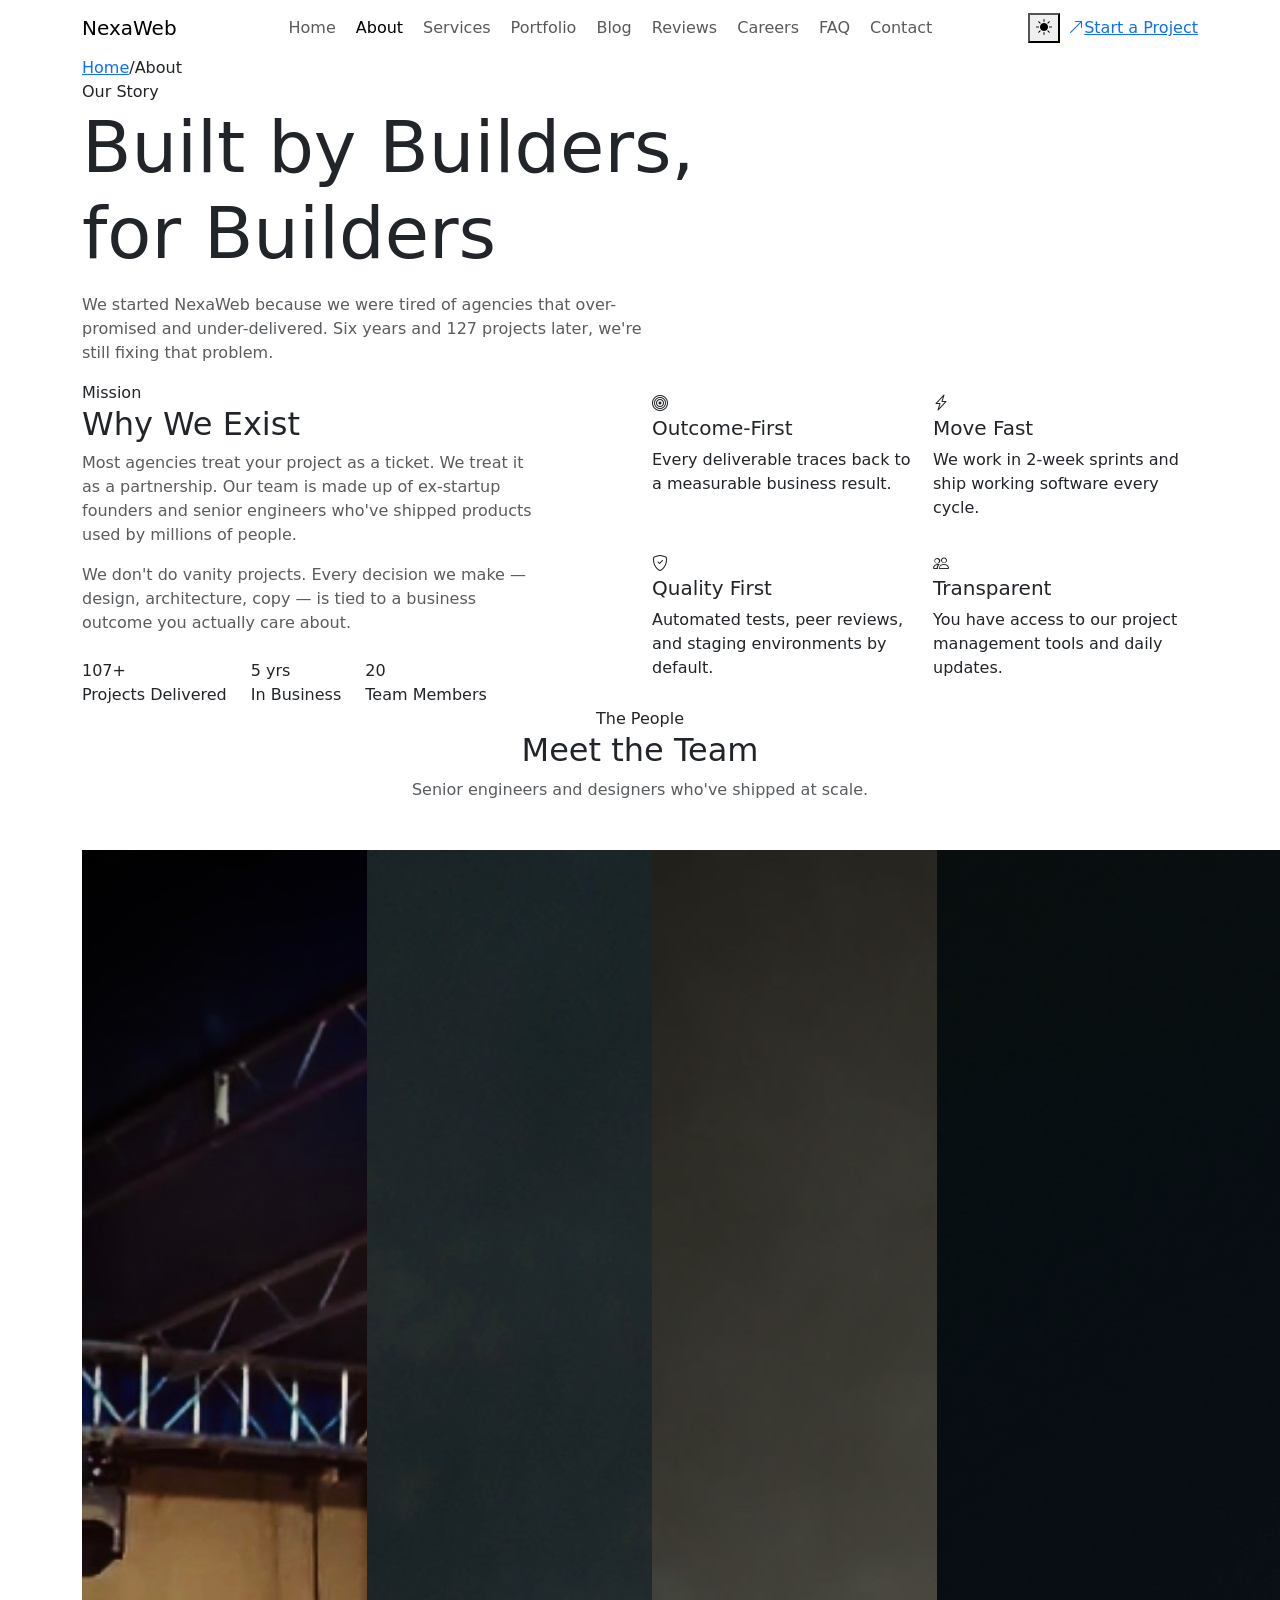
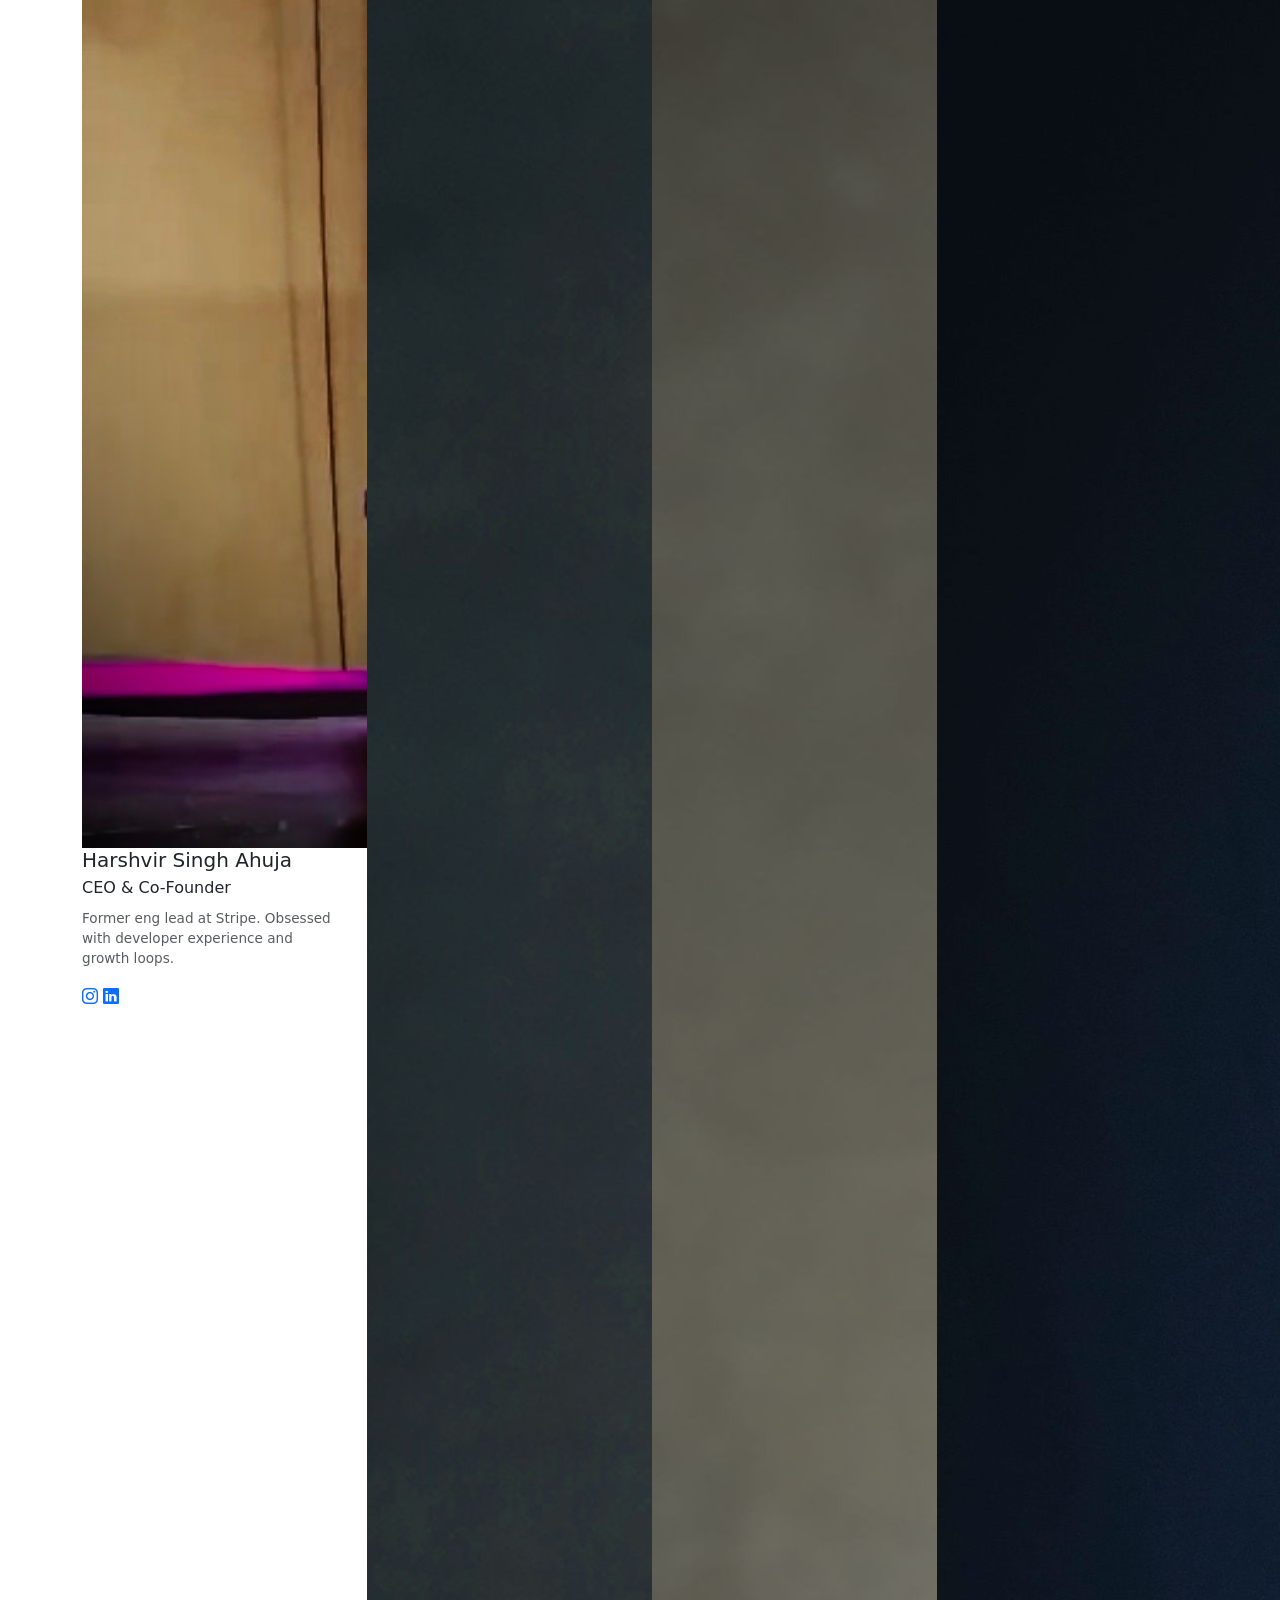
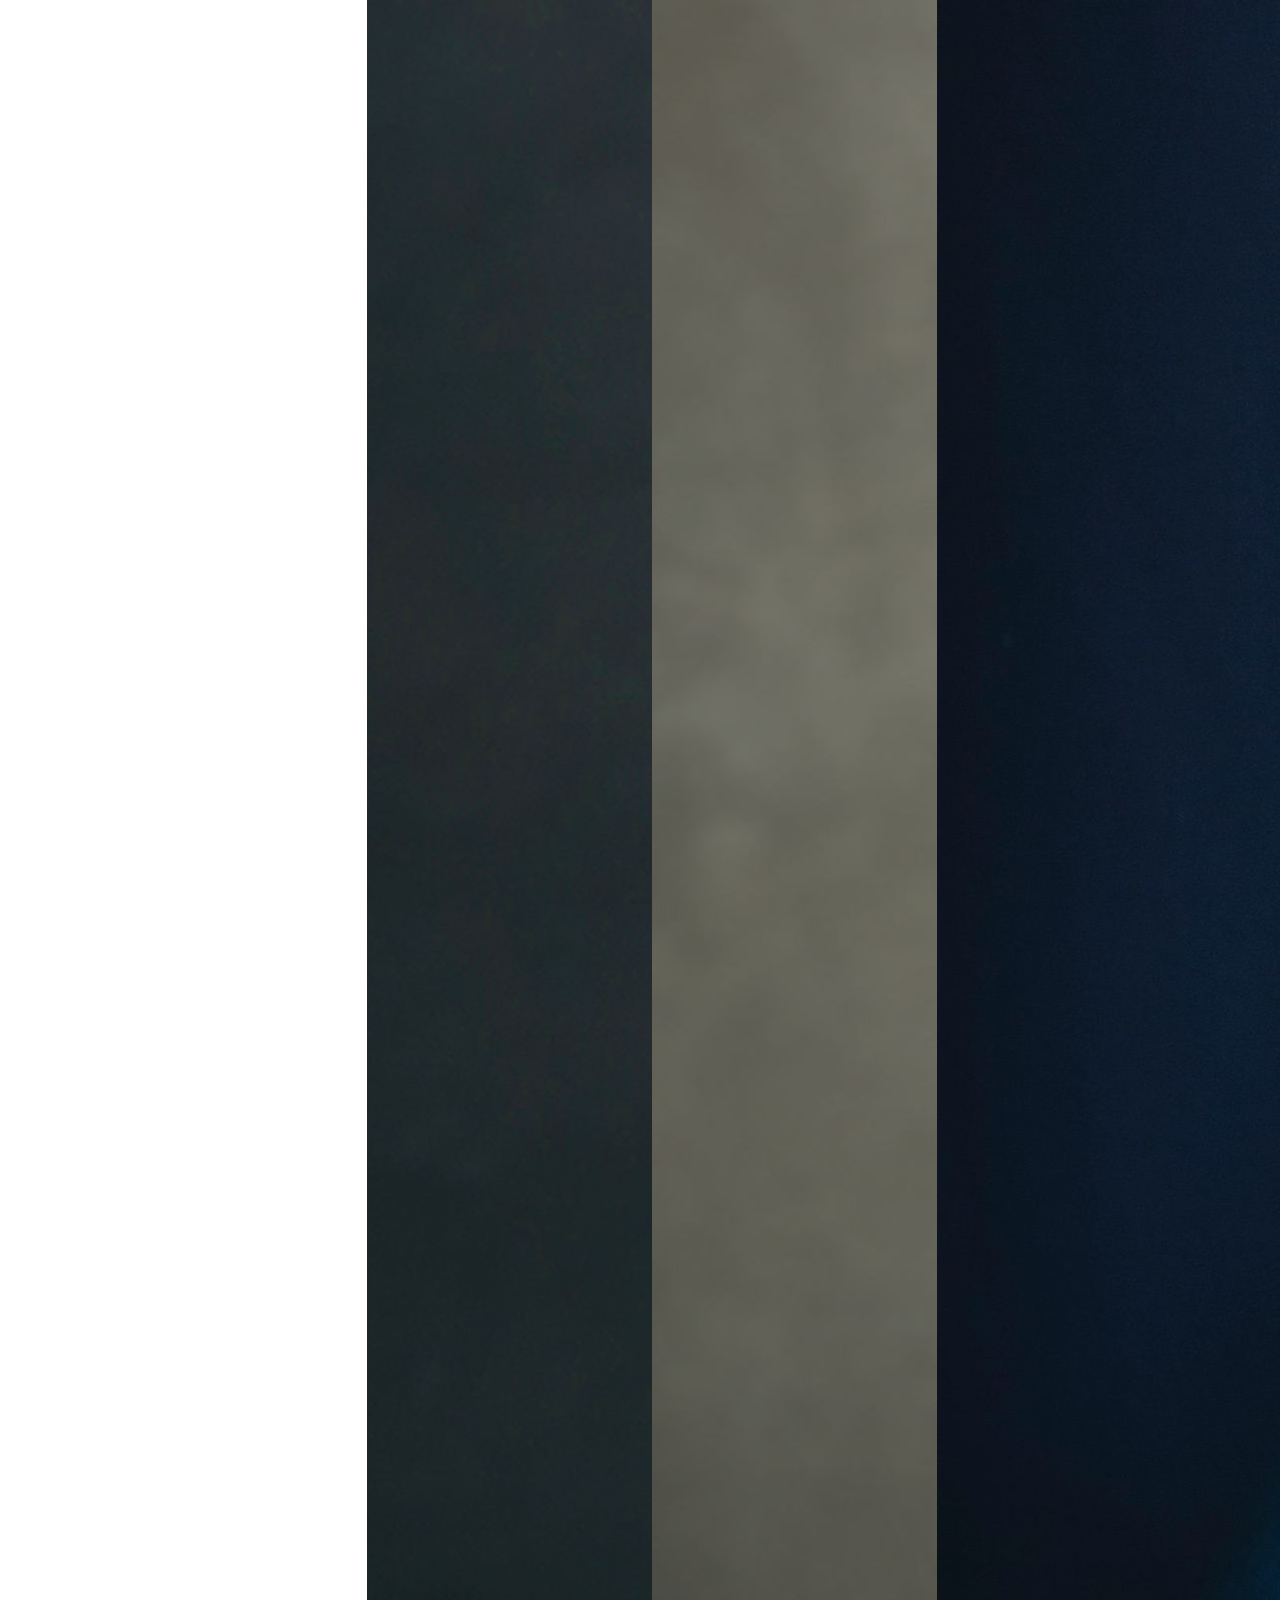
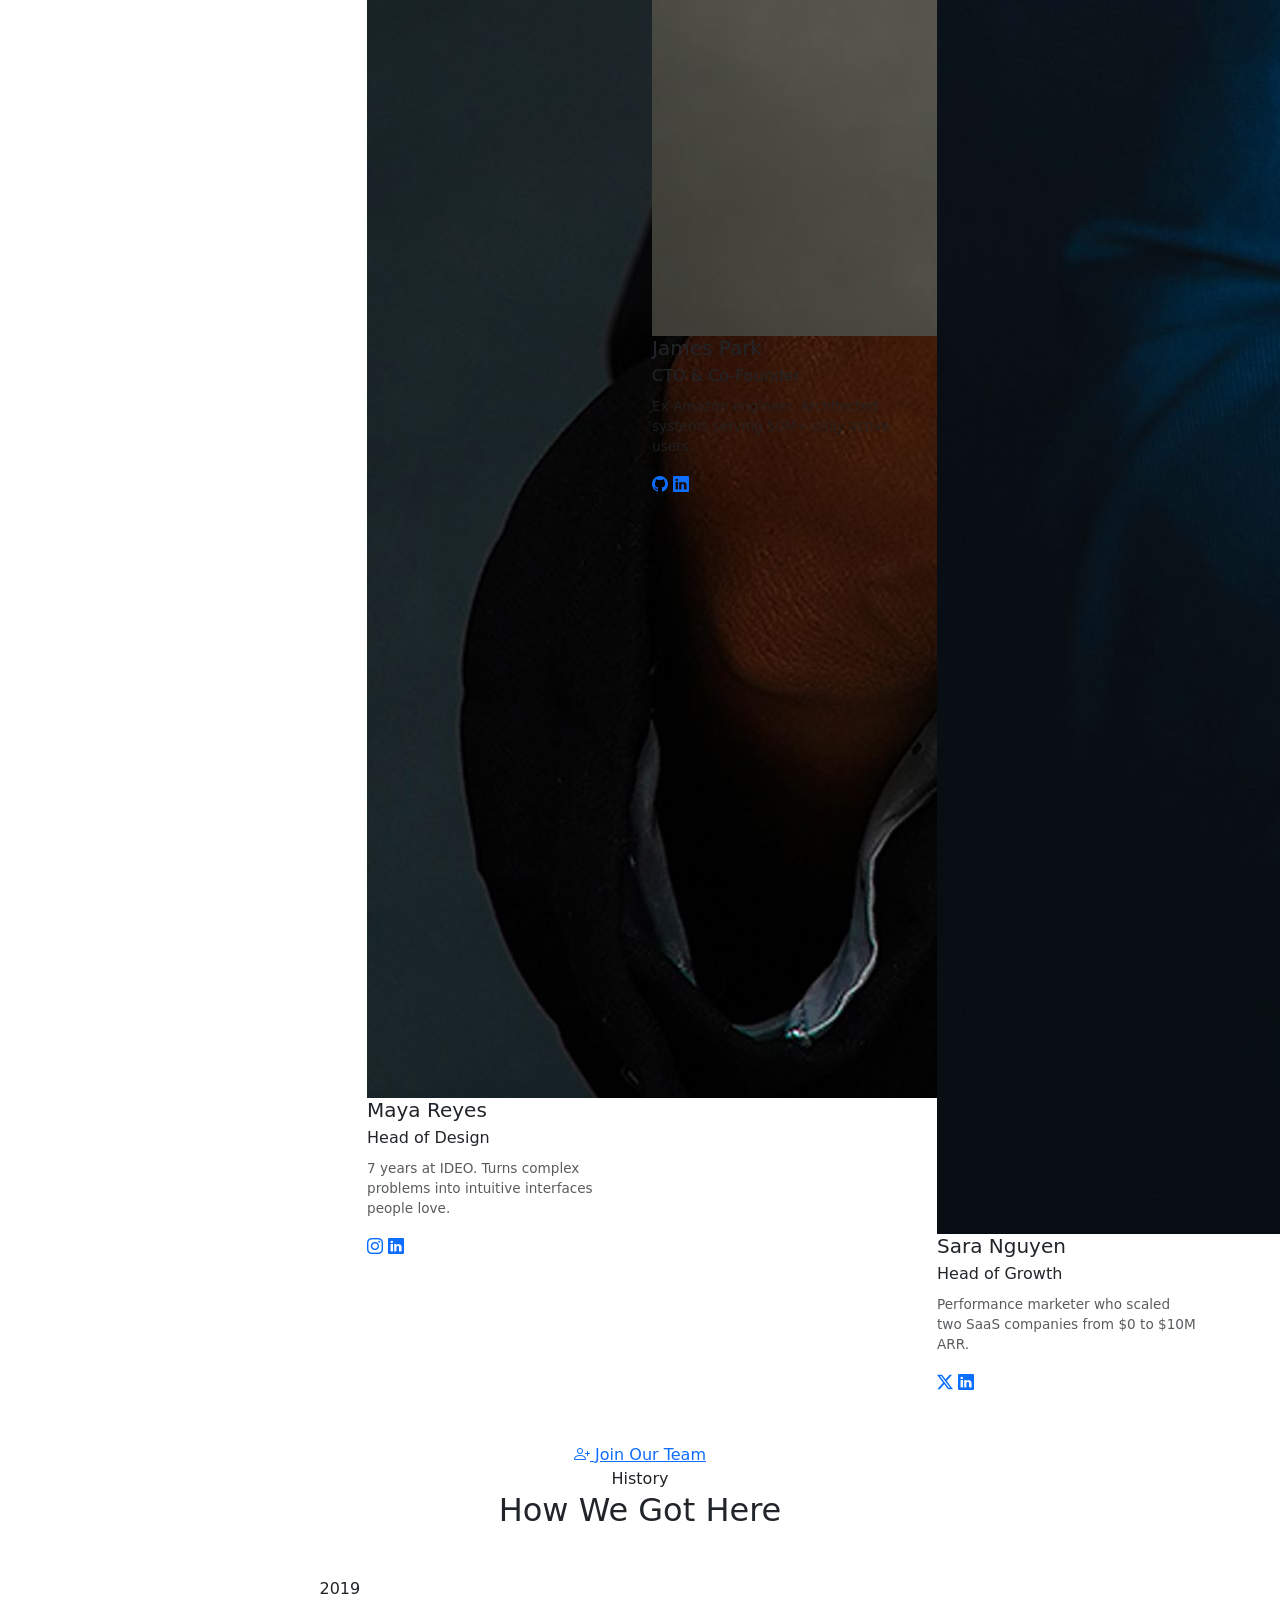
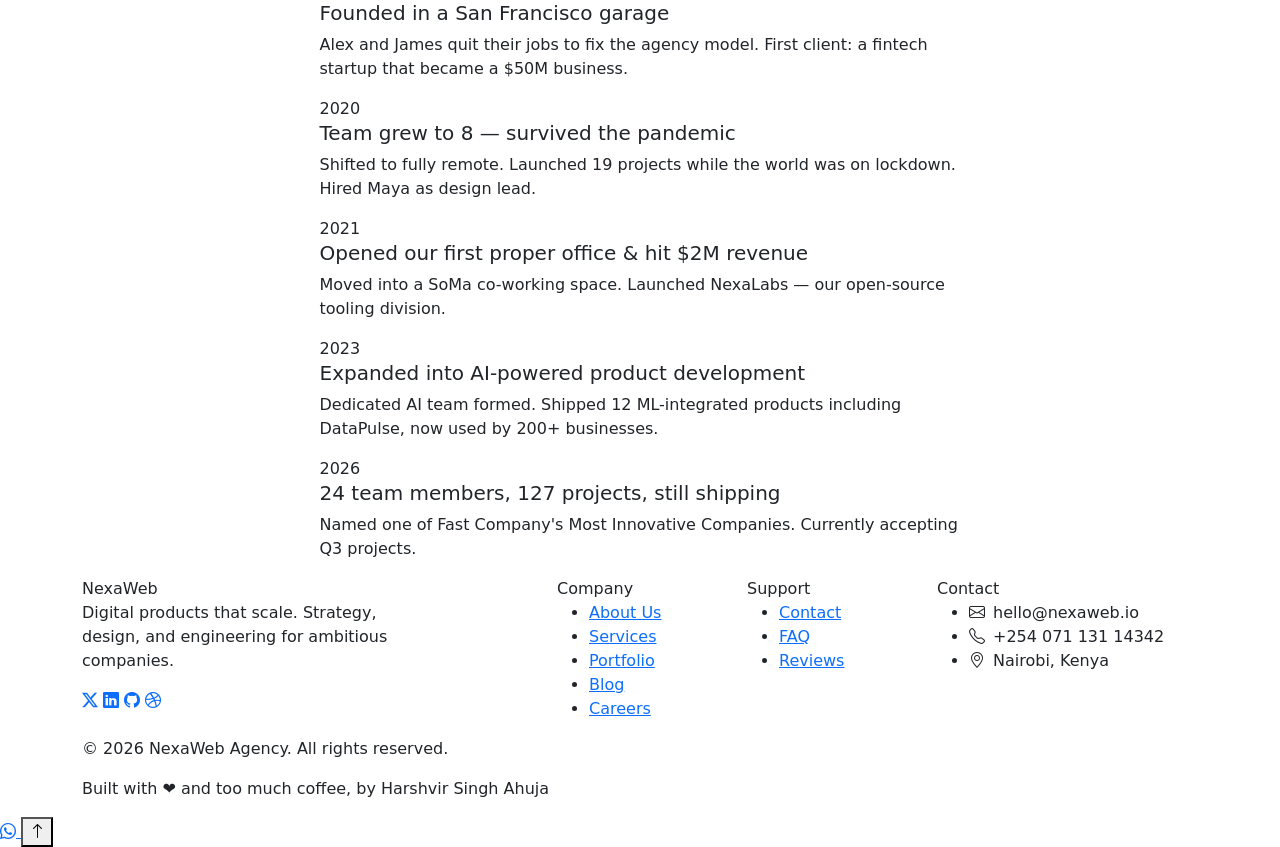
==== commit ea1bc302: "jun 26 - made changes to the footer for all pages" ====
--- a/about.html
+++ b/about.html
@@ -309,7 +309,7 @@
   </section>
 
     <!-- FOOTER -->
-  <footer class="nexa-footer">
+<footer class="nexa-footer">
     <div class="container">
       <div class="row gy-4">
         <div class="col-lg-4">
@@ -344,14 +344,14 @@
           <div class="footer-heading">Contact</div>
           <ul class="footer-links">
             <li><i class="bi bi-envelope me-2" style="color:var(--clr-accent)"></i>hello@nexaweb.io</li>
-            <li><i class="bi bi-telephone me-2" style="color:var(--clr-accent)"></i>+1 (415) 555-0192</li>
-            <li><i class="bi bi-geo-alt me-2" style="color:var(--clr-accent)"></i>San Francisco, CA</li>
+            <li><i class="bi bi-telephone me-2" style="color:var(--clr-accent)"></i>+254 071 131 14342</li>
+            <li><i class="bi bi-geo-alt me-2" style="color:var(--clr-accent)"></i>Nairobi, Kenya</li>
           </ul>
         </div>
       </div>
       <div class="footer-bottom">
         <p>© 2026 NexaWeb Agency. All rights reserved.</p>
-        <p>Built with ❤️ and too much coffee.</p>
+        <p>Built with ❤️ and too much coffee, by Harshvir Singh Ahuja</p>
       </div>
     </div>
   </footer>
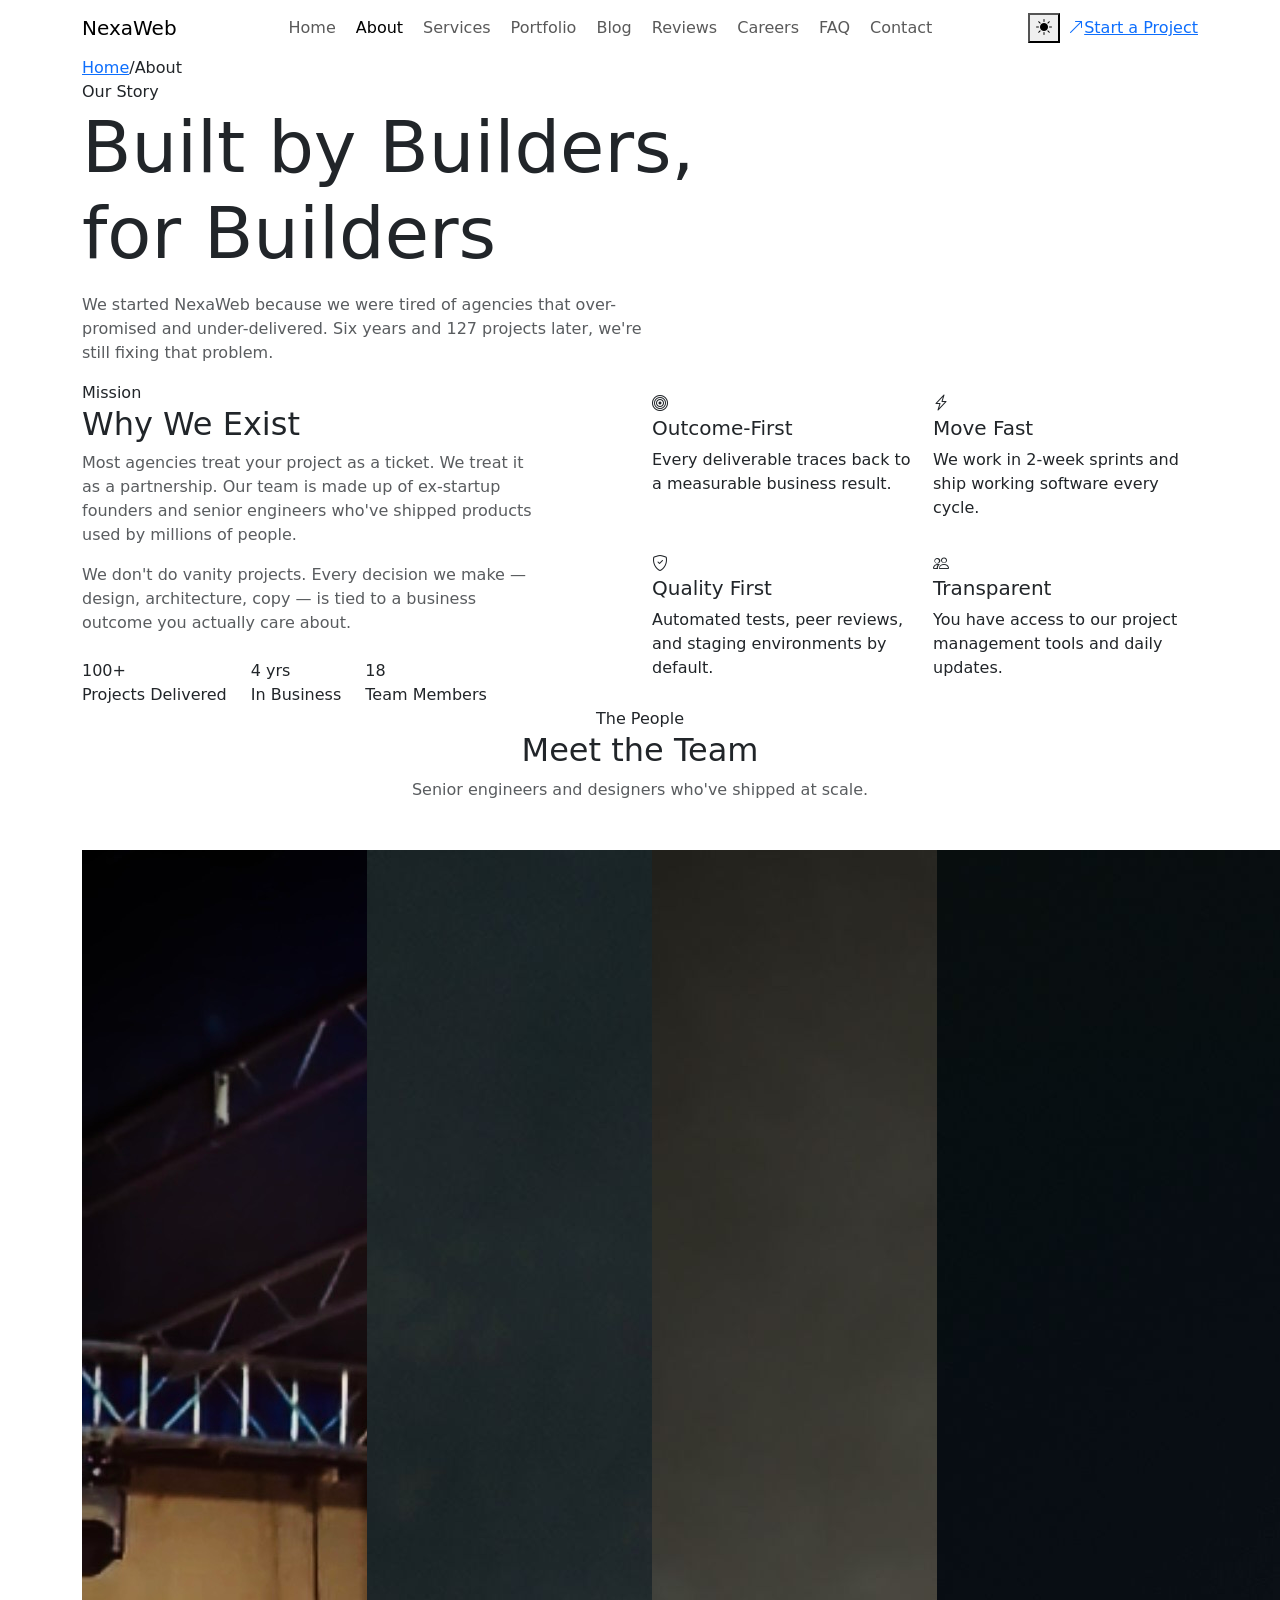
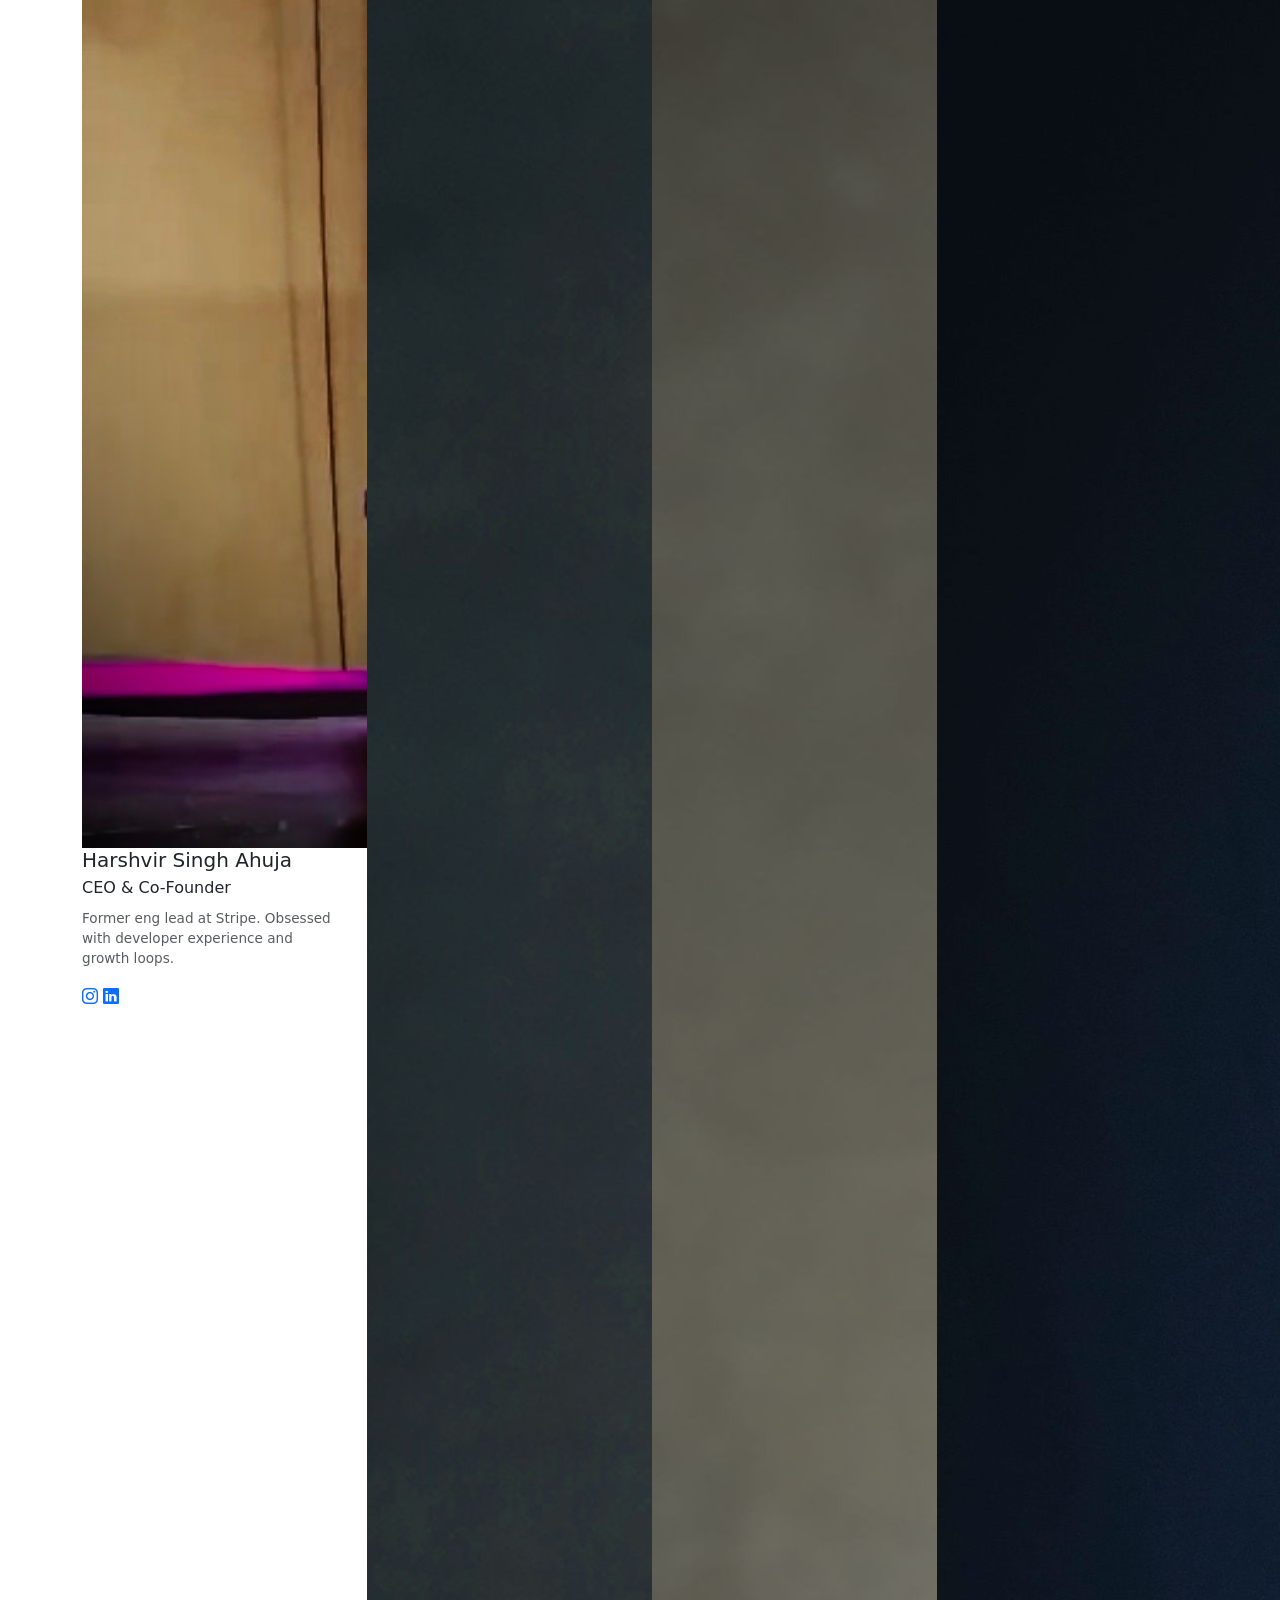
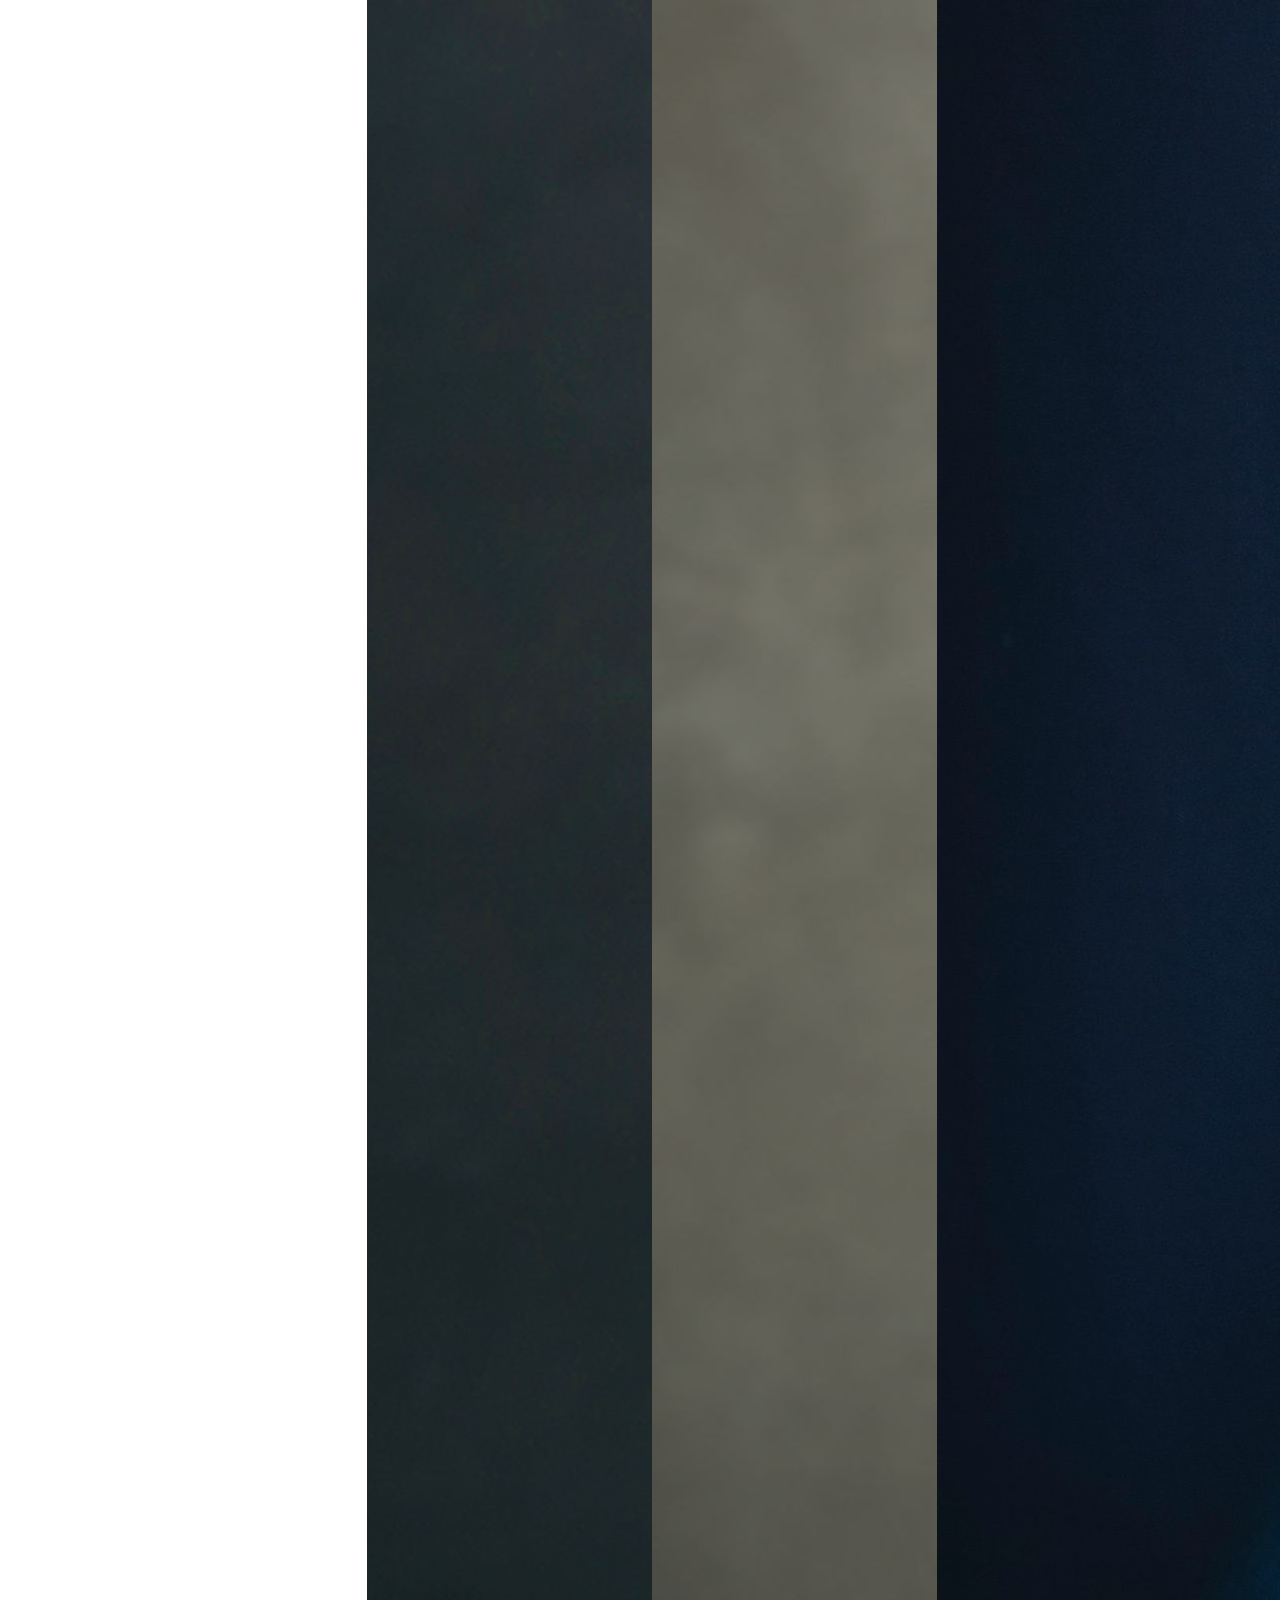
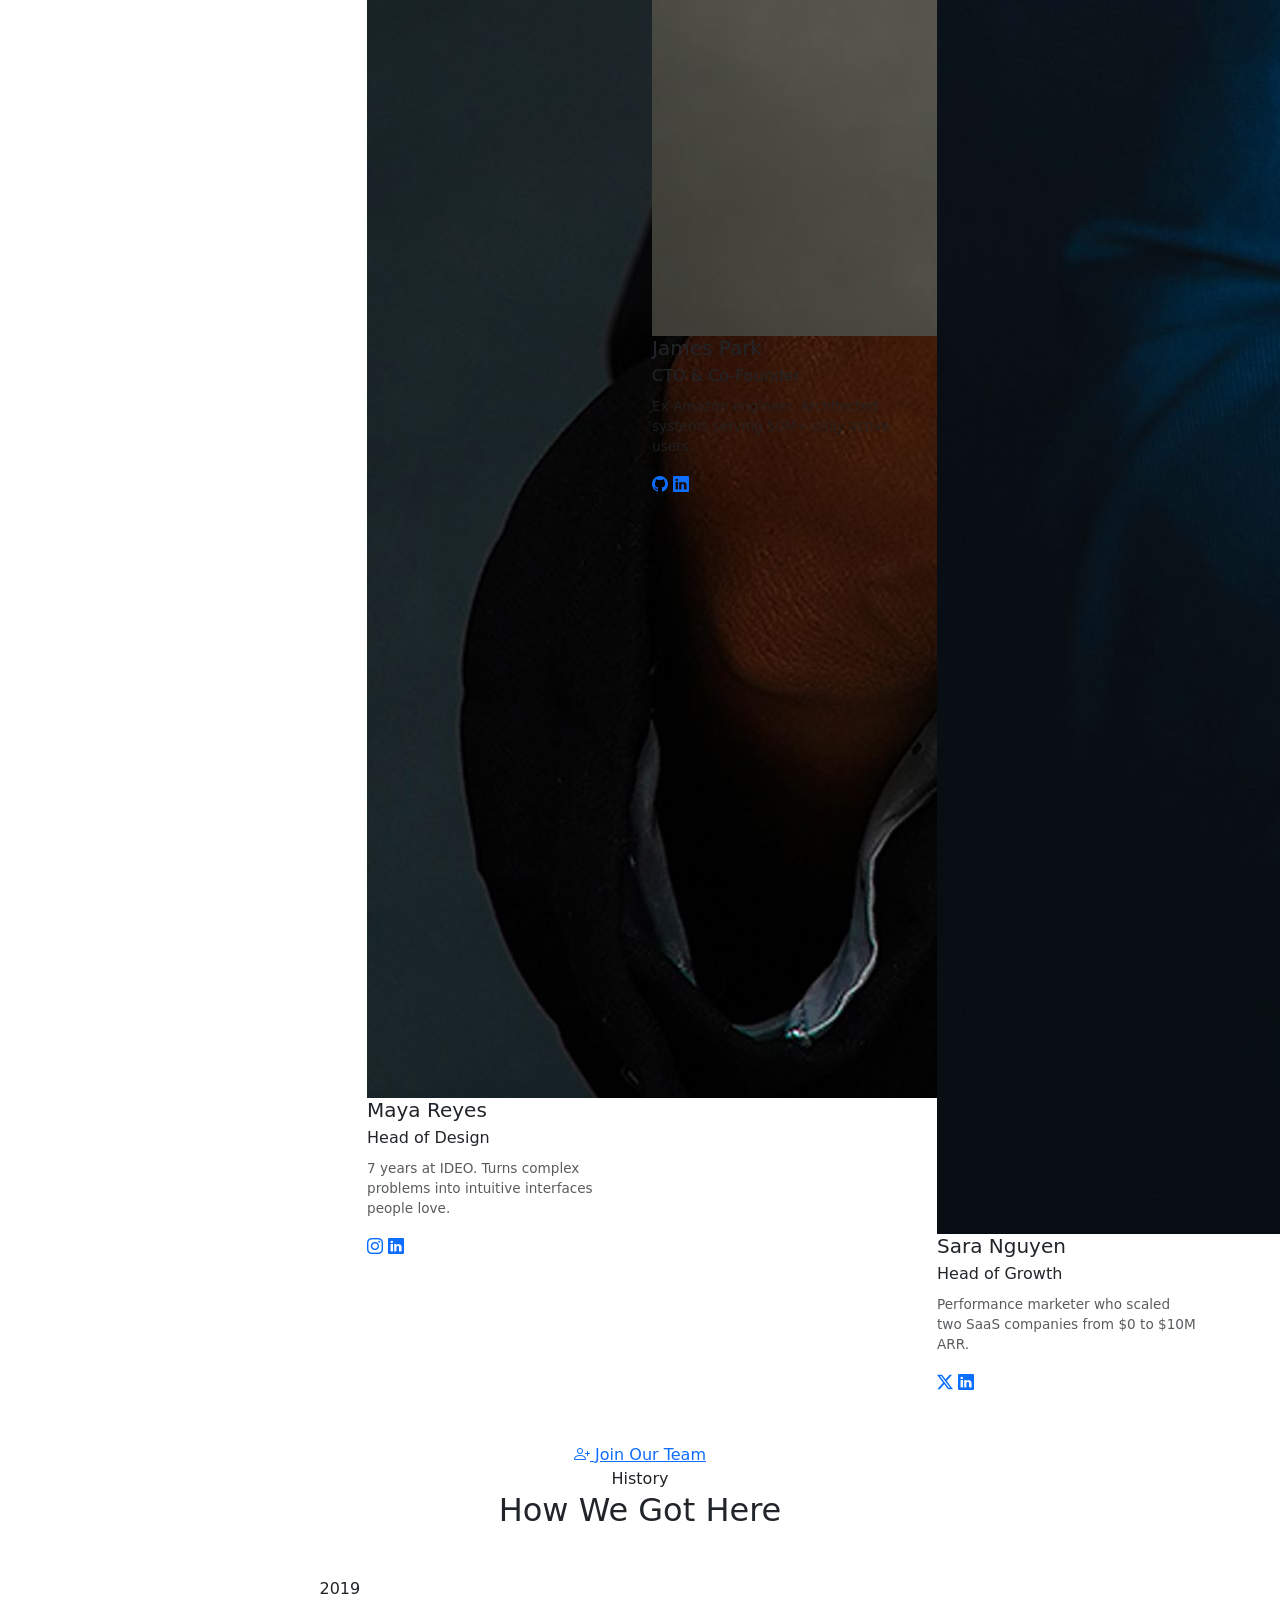
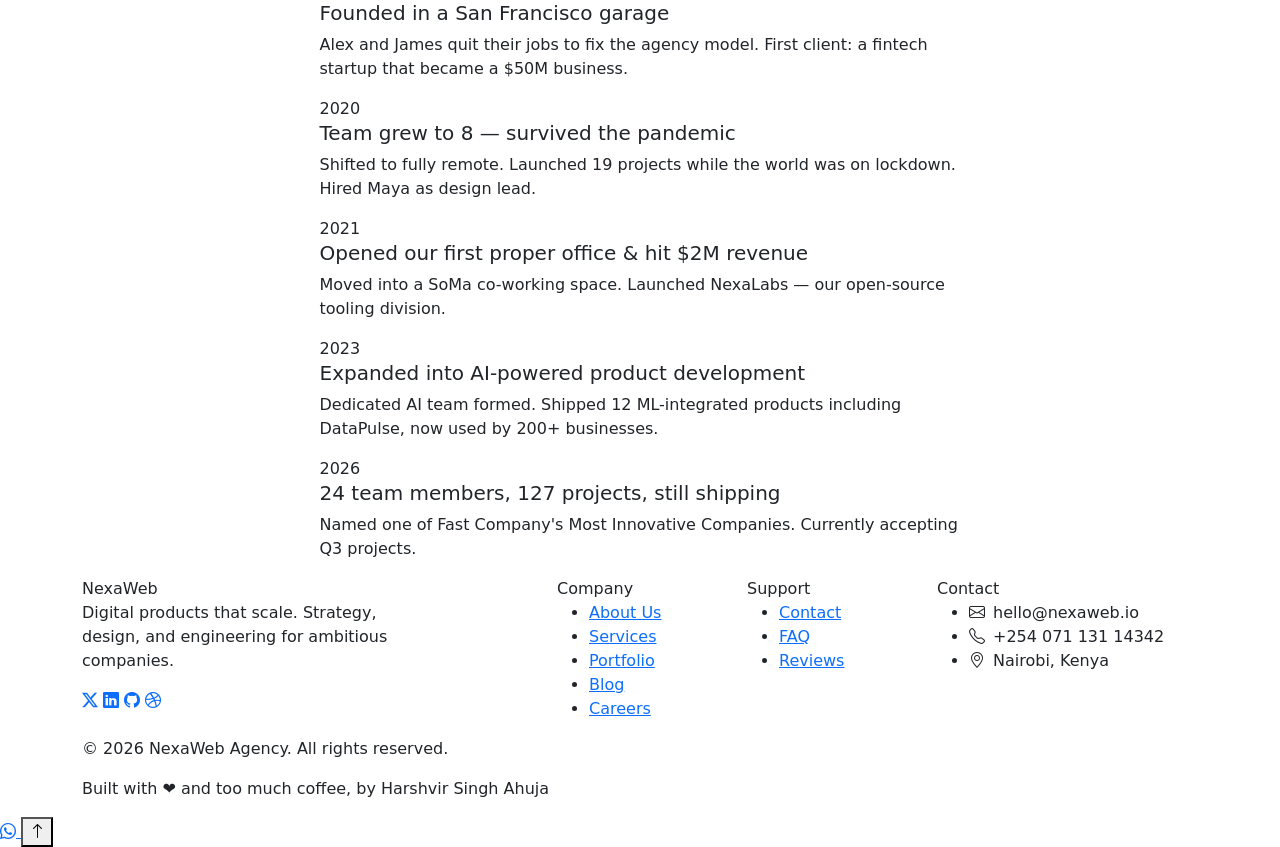
==== commit e33831d5: "June 28 - did an final overview and have changed what was needed to change." ====
--- a/about.html
+++ b/about.html
@@ -27,10 +27,6 @@
   JAVASCRIPT USED:
   - animations.js: Stat counters animate when scrolled into view
   - animations.js: Team cards and timeline items reveal on scroll
-  
-  HOW TO CUSTOMISE:
-  - Add a team member: Copy a .team-card div and change the initials, name, role and bio
-  - Add a timeline event: Copy a .timeline-item div and change the year and description
 -->
 </head>
 <body>
